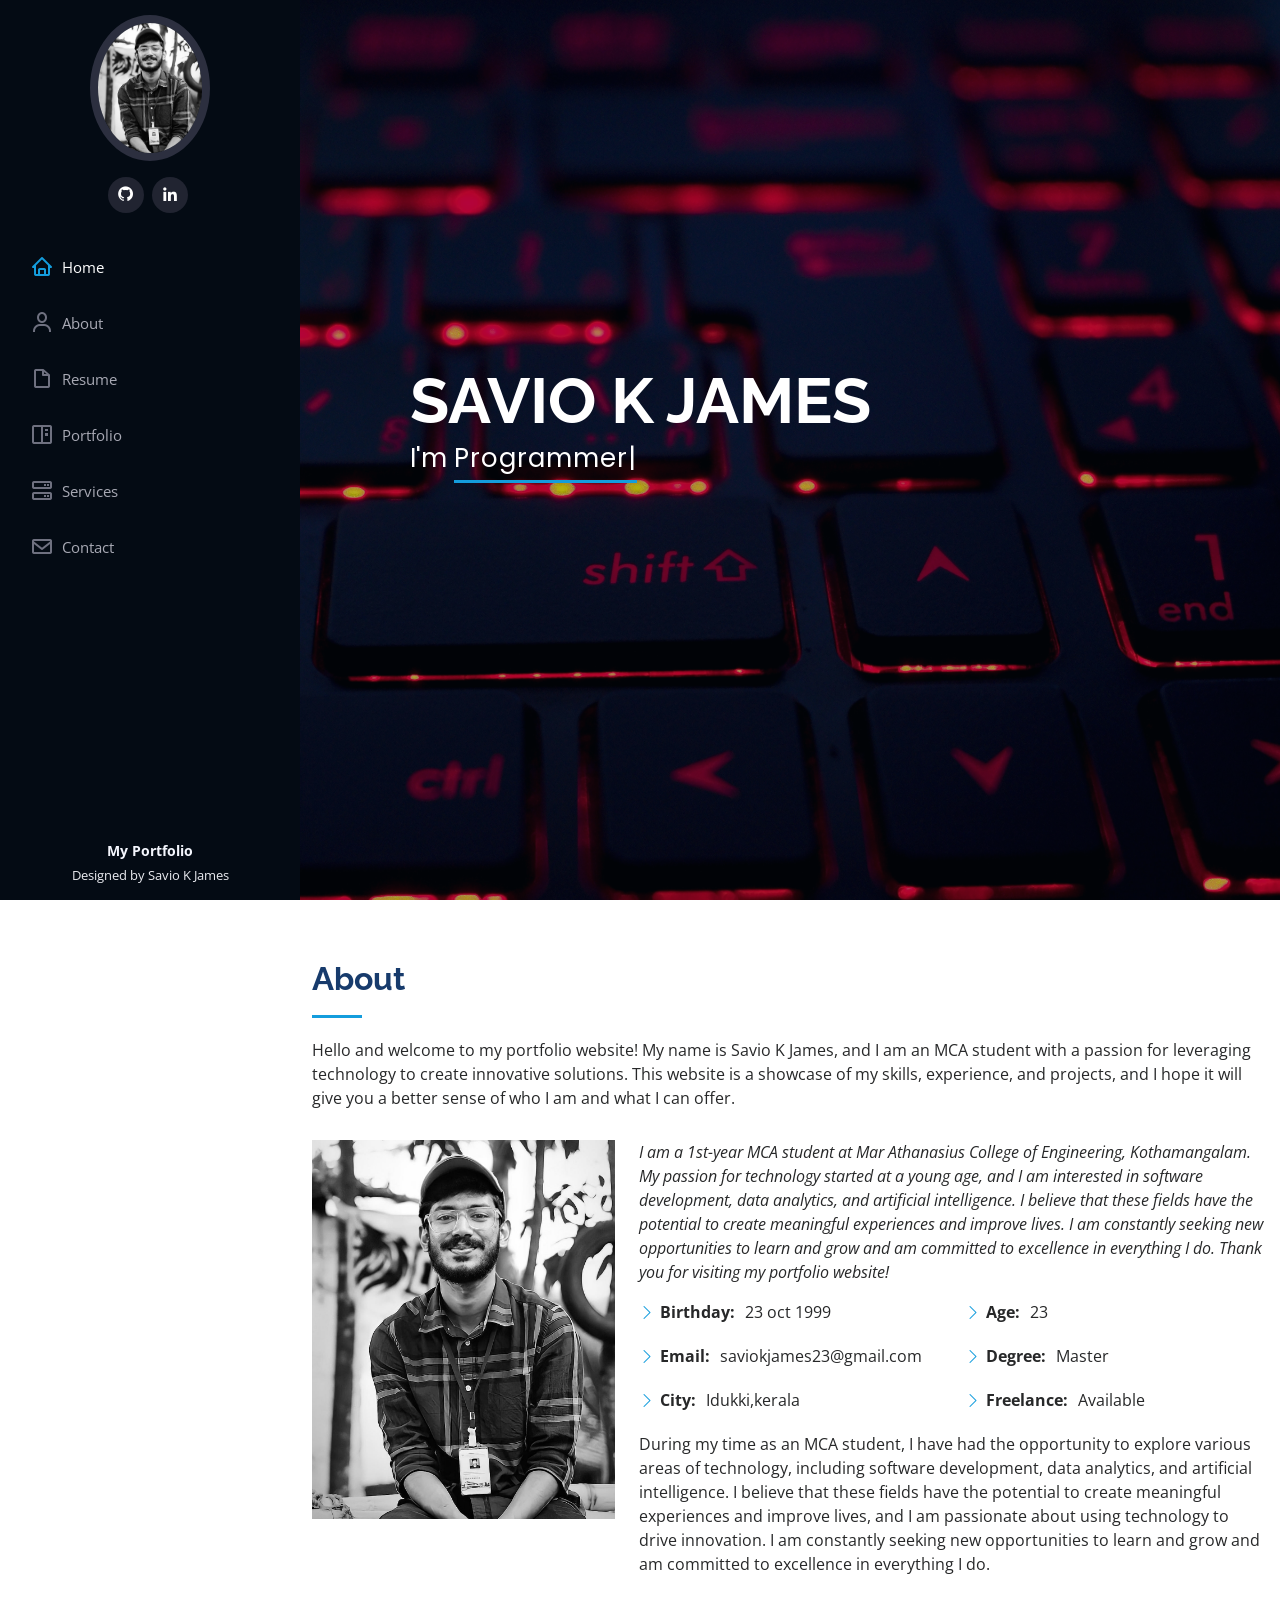
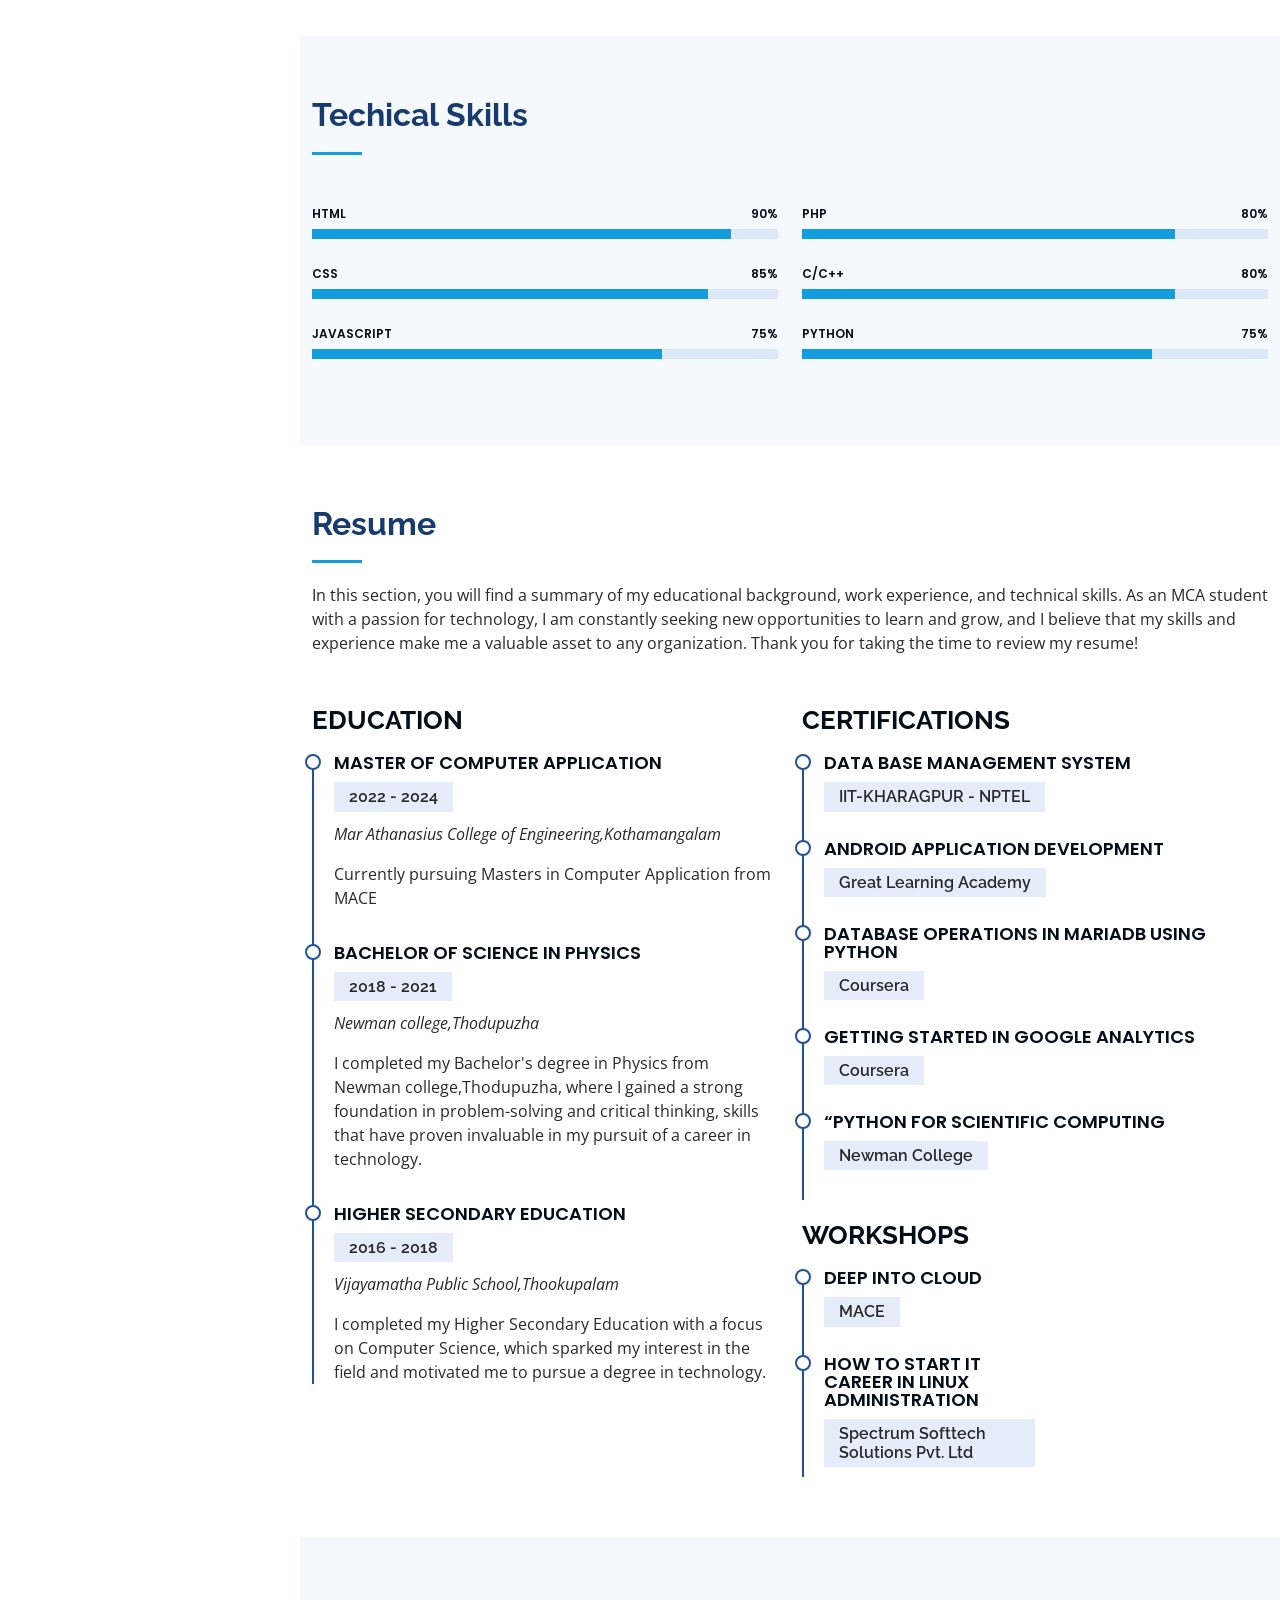
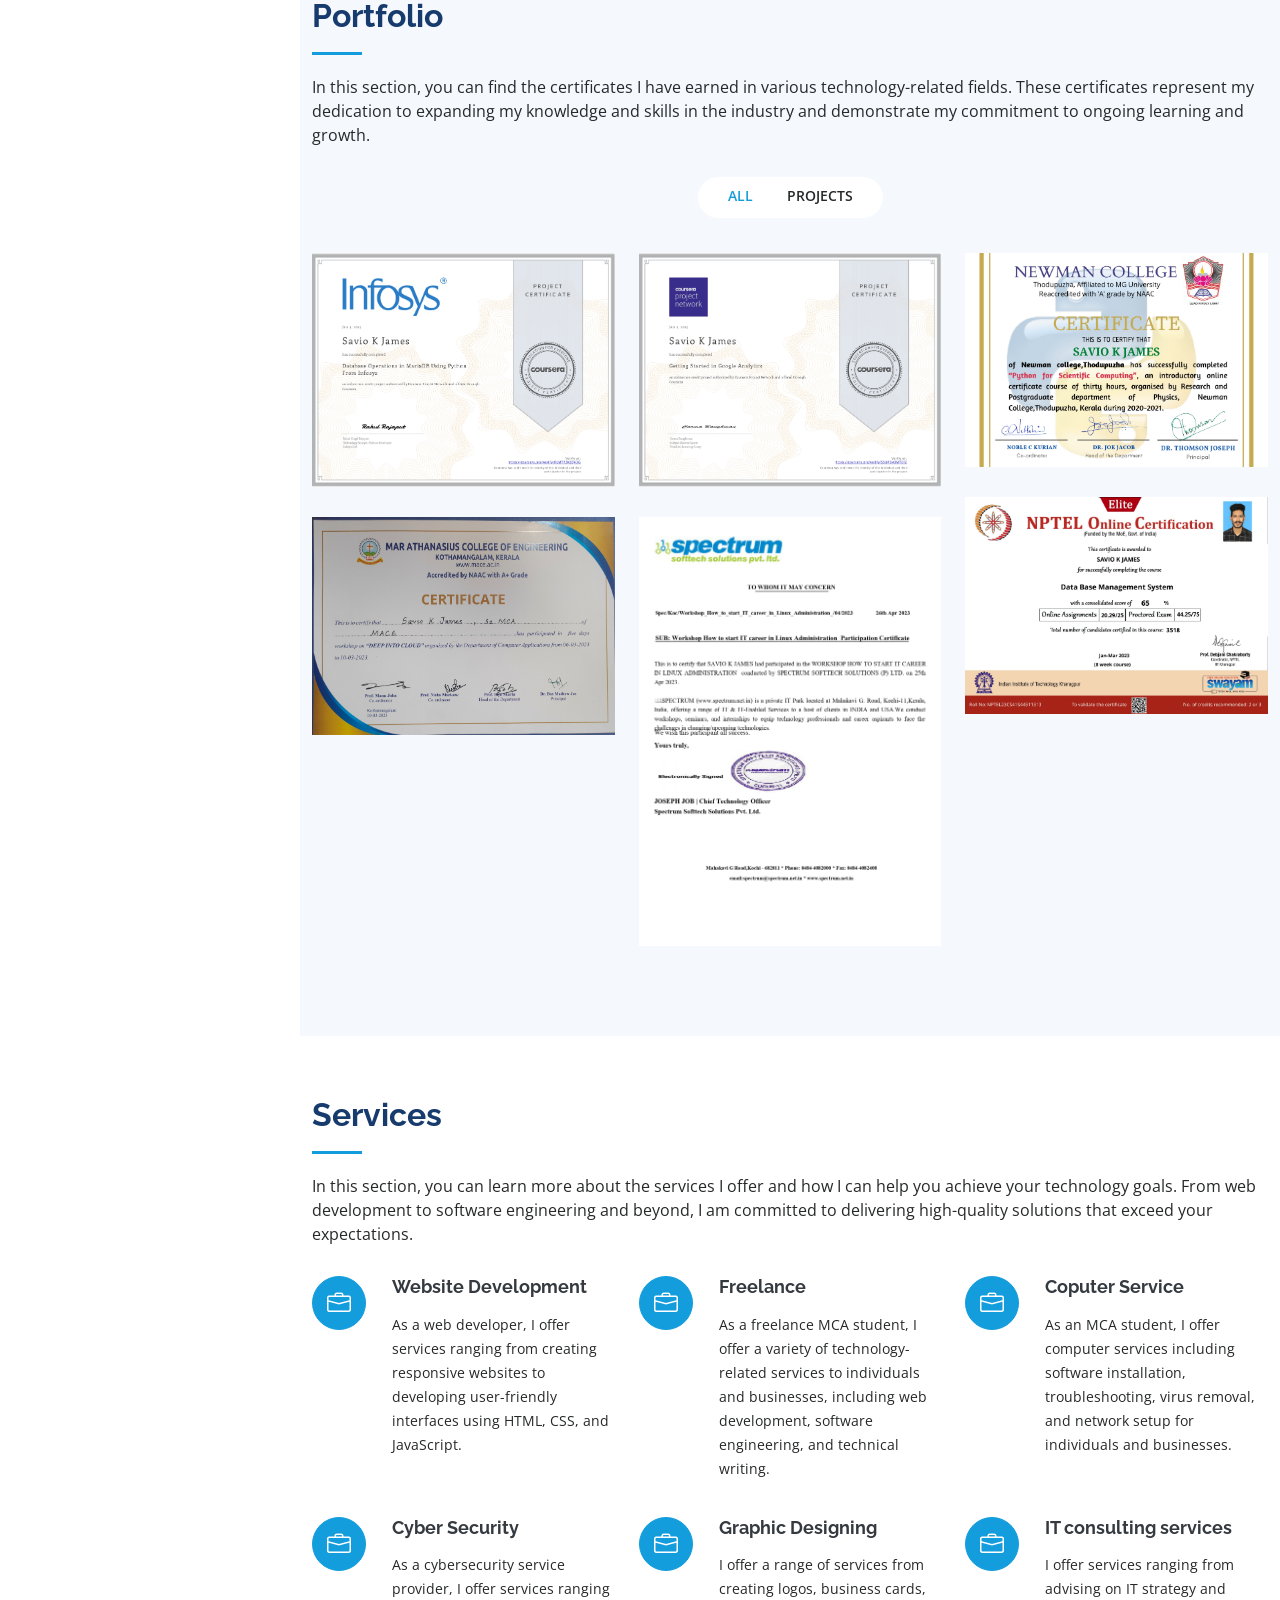
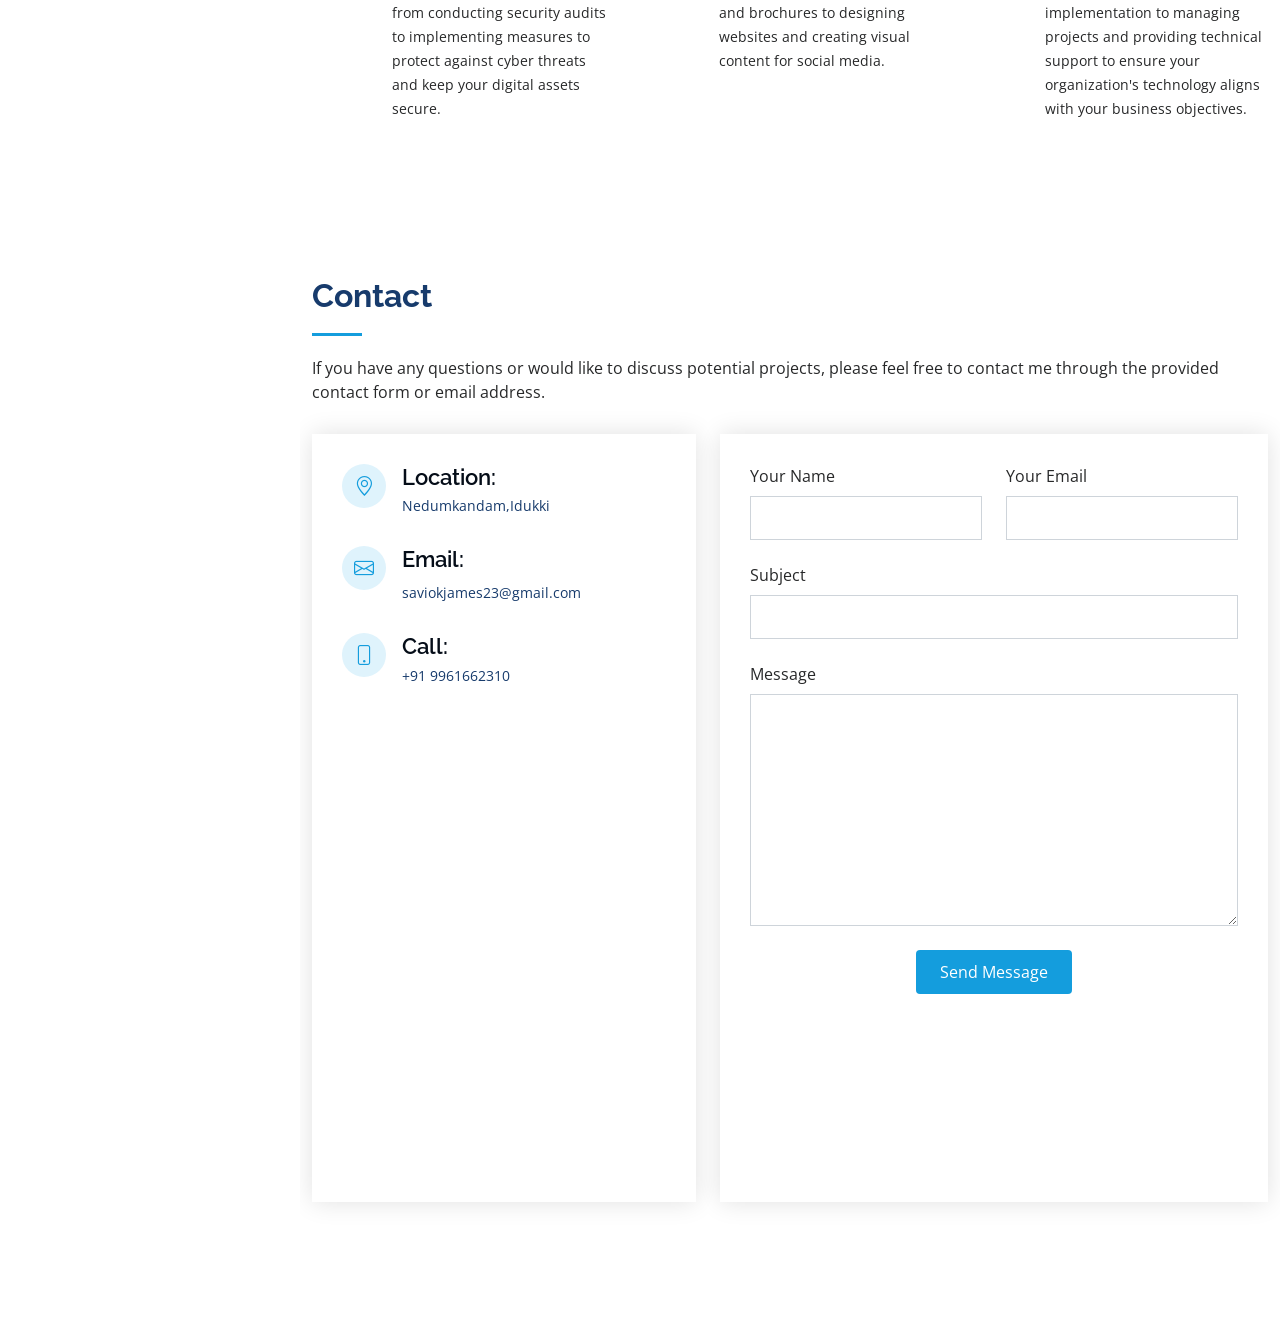
==== index.html @ a59fd93f "Add files via upload initial commit" ====
<!DOCTYPE html>
<html lang="en">

<head>
  <meta charset="utf-8">
  <meta content="width=device-width, initial-scale=1.0" name="viewport">

  <title> My Portfolio</title>
  <meta content="" name="description">
  <meta content="" name="keywords">

  <!-- Favicons -->
  <link href="assets/img/favicon.png" rel="icon">
  <link href="assets/img/apple-touch-icon.png" rel="apple-touch-icon">

  <!-- Google Fonts -->
  <link href="https://fonts.googleapis.com/css?family=Open+Sans:300,300i,400,400i,600,600i,700,700i|Raleway:300,300i,400,400i,500,500i,600,600i,700,700i|Poppins:300,300i,400,400i,500,500i,600,600i,700,700i" rel="stylesheet">

  <!-- Vendor CSS Files -->
  <link href="assets/vendor/aos/aos.css" rel="stylesheet">
  <link href="assets/vendor/bootstrap/css/bootstrap.min.css" rel="stylesheet">
  <link href="assets/vendor/bootstrap-icons/bootstrap-icons.css" rel="stylesheet">
  <link href="assets/vendor/boxicons/css/boxicons.min.css" rel="stylesheet">
  <link href="assets/vendor/glightbox/css/glightbox.min.css" rel="stylesheet">
  <link href="assets/vendor/swiper/swiper-bundle.min.css" rel="stylesheet">

  <!-- Template Main CSS File -->
  <link href="assets/css/style.css" rel="stylesheet">

 
</head>

<body>

  <!-- ======= Mobile nav toggle button ======= -->
  <i class="bi bi-list mobile-nav-toggle d-xl-none"></i>

  <!-- ======= Header ======= -->
  <header id="header">
    <div class="d-flex flex-column">

      <div class="profile">
        <img src="assets/img/profile-img.jpg" alt="" class="img-fluid rounded-circle">
        <h1 class="text-light"><a href="index.html"SAVIO K JAMES ></a></h1>
        <div class="social-links mt-3 text-center">
          <a href="https://github.com/Saviokjames" class="github"><i class="bx bxl-github"></i></a>
          <a href="https://www.linkedin.com/in/savio-k-james-48629121b/" class="linkedin"><i class="bx bxl-linkedin"></i></a>
        </div>
      </div>

      <nav id="navbar" class="nav-menu navbar">
        <ul>
          <li><a href="#hero" class="nav-link scrollto active"><i class="bx bx-home"></i> <span>Home</span></a></li>
          <li><a href="#about" class="nav-link scrollto"><i class="bx bx-user"></i> <span>About</span></a></li>
          <li><a href="#resume" class="nav-link scrollto"><i class="bx bx-file-blank"></i> <span>Resume</span></a></li>
          <li><a href="#portfolio" class="nav-link scrollto"><i class="bx bx-book-content"></i> <span>Portfolio</span></a></li>
          <li><a href="#services" class="nav-link scrollto"><i class="bx bx-server"></i> <span>Services</span></a></li>
          <li><a href="#contact" class="nav-link scrollto"><i class="bx bx-envelope"></i> <span>Contact</span></a></li>
        </ul>
      </nav><!-- .nav-menu -->
    </div>
  </header><!-- End Header -->

  <!-- ======= Hero Section ======= -->
  <section id="hero" class="d-flex flex-column justify-content-center align-items-center">
    <div class="hero-container" data-aos="fade-in">
      <h1>SAVIO K JAMES</h1>
      <p>I'm <span class="typed" data-typed-items="Programmer, Developer, Freelancer"></span></p>
    </div>
  </section><!-- End Hero -->

  <main id="main">

    <!-- ======= About Section ======= -->
    <section id="about" class="about">
      <div class="container">

        <div class="section-title">
          <h2>About</h2>
          <p> Hello and welcome to my portfolio website! My name is Savio K James, and I am an MCA student with a passion for leveraging technology to create innovative solutions. This website is a showcase of my skills, experience, and projects, and I hope it will give you a better sense of who I am and what I can offer.</p>
        </div>

        <div class="row">
          <div class="col-lg-4" data-aos="fade-right">
            <img src="assets/img/profile-img.jpg" class="img-fluid" alt="">
          </div>
          <div class="col-lg-8 pt-4 pt-lg-0 content" data-aos="fade-left">
            
            <p class="fst-italic">
              I am a 1st-year MCA student at Mar Athanasius College of Engineering, Kothamangalam. My passion for technology started at a young age, and I am interested in software development, data analytics, and artificial intelligence. I believe that these fields have the potential to create meaningful experiences and improve lives. I am constantly seeking new opportunities to learn and grow and am committed to excellence in everything I do. Thank you for visiting my portfolio website!
            </p>
            <div class="row">
              <div class="col-lg-6">
                <ul>
                  <li><i class="bi bi-chevron-right"></i> <strong>Birthday:</strong> <span>23 oct 1999</span></li>
                  <li><i class="bi bi-chevron-right"></i> <strong>Email:</strong> <span>saviokjames23@gmail.com</span></li>
                  <li><i class="bi bi-chevron-right"></i> <strong>City:</strong> <span>Idukki,kerala</span></li>
                </ul>
              </div>
              <div class="col-lg-6">
                <ul>
                  <li><i class="bi bi-chevron-right"></i> <strong>Age:</strong> <span>23</span></li>
                  <li><i class="bi bi-chevron-right"></i> <strong>Degree:</strong> <span>Master</span></li>
                  <li><i class="bi bi-chevron-right"></i> <strong>Freelance:</strong> <span>Available</span></li>
                </ul>
              </div>
            </div>
            <p>
              During my time as an MCA student, I have had the opportunity to explore various areas of technology, including software development, data analytics, and artificial intelligence. I believe that these fields have the potential to create meaningful experiences and improve lives, and I am passionate about using technology to drive innovation. I am constantly seeking new opportunities to learn and grow and am committed to excellence in everything I do.</p>
          </div>
        </div>

      </div>
    </section><!-- End About Section -->



    <!-- ======= Skills Section ======= -->
    <section id="skills" class="skills section-bg">
      <div class="container">

        <div class="section-title">
          <h2>Techical Skills</h2>
          
        </div>

        <div class="row skills-content">

          <div class="col-lg-6" data-aos="fade-up">

            <div class="progress">
              <span class="skill">HTML <i class="val">90%</i></span>
              <div class="progress-bar-wrap">
                <div class="progress-bar" role="progressbar" aria-valuenow="90" aria-valuemin="0" aria-valuemax="90"></div>
              </div>
            </div>

            <div class="progress">
              <span class="skill">CSS <i class="val">85%</i></span>
              <div class="progress-bar-wrap">
                <div class="progress-bar" role="progressbar" aria-valuenow="85" aria-valuemin="0" aria-valuemax="85"></div>
              </div>
            </div>

            <div class="progress">
              <span class="skill">JavaScript <i class="val">75%</i></span>
              <div class="progress-bar-wrap">
                <div class="progress-bar" role="progressbar" aria-valuenow="75" aria-valuemin="0" aria-valuemax="100"></div>
              </div>
            </div>

          </div>

          <div class="col-lg-6" data-aos="fade-up" data-aos-delay="100">

            <div class="progress">
              <span class="skill">PHP <i class="val">80%</i></span>
              <div class="progress-bar-wrap">
                <div class="progress-bar" role="progressbar" aria-valuenow="80" aria-valuemin="0" aria-valuemax="100"></div>
              </div>
            </div>

            <div class="progress">
              <span class="skill">C/C++ <i class="val">80%</i></span>
              <div class="progress-bar-wrap">
                <div class="progress-bar" role="progressbar" aria-valuenow="80" aria-valuemin="0" aria-valuemax="100"></div>
              </div>
            </div>

            <div class="progress">
              <span class="skill">Python<i class="val">75%</i></span>
              <div class="progress-bar-wrap">
                <div class="progress-bar" role="progressbar" aria-valuenow="75" aria-valuemin="0" aria-valuemax="100"></div>
              
                
                </div>
            </div>

          </div>

        </div>

      </div>
    </section><!-- End Skills Section -->

    <!-- ======= Resume Section ======= -->
    <section id="resume" class="resume">
      <div class="container">

        <div class="section-title">
          <h2>Resume</h2>
          <p>In this section, you will find a summary of my educational background, work experience, and technical skills. As an MCA student with a passion for technology, I am constantly seeking new opportunities to learn and grow, and I believe that my skills and experience make me a valuable asset to any organization. Thank you for taking the time to review my resume!</p>
        </div>

        <div class="row">
          <div class="col-lg-6" data-aos="fade-up">
            
            <h3 class="resume-title">EDUCATION</h3>
            <div class="resume-item">
              <h4>MASTER OF COMPUTER APPLICATION</h4>
              <h5>2022 - 2024</h5>
              <p><em>Mar Athanasius College of Engineering,Kothamangalam</em></p>
              <p>Currently pursuing Masters in Computer Application from MACE</p>
            </div>
            <div class="resume-item">
              <h4>BACHELOR OF SCIENCE IN PHYSICS</h4>
              <h5>2018 - 2021</h5>
              <p><em>Newman college,Thodupuzha</em></p>
              <p>I completed my Bachelor's degree in Physics from Newman college,Thodupuzha, where I gained a strong foundation in problem-solving and critical thinking, skills that have proven invaluable in my pursuit of a career in technology.</p>
            </div>
            <div class="resume-item">
              <h4>HIGHER SECONDARY EDUCATION</h4>
              <h5>2016 - 2018</h5>
              <p><em>Vijayamatha Public School,Thookupalam</em></p>
              <p>I completed my Higher Secondary Education with a focus on Computer Science, which sparked my interest in the field and motivated me to pursue a degree in technology.</p>
            </div>
          </div>
          <div class="col-lg-6" data-aos="fade-up" data-aos-delay="100">
            <h3 class="resume-title">CERTIFICATIONS</h3>
            <div class="resume-item">
              <h4>Data Base Management System</h4>
              <h5>IIT-KHARAGPUR - NPTEL</h5>
             
            </div>
            <div class="resume-item">
              <h4>Android Application Development</h4>
              <h5>Great Learning Academy</h5>
            </div>
            <div class="resume-item">
              <h4>Database Operations in MariaDB Using Python</h4>
              <h5>Coursera</h5>
            </div>
                 <div class="resume-item">
                <h4>Getting Started in Google Analytics</h4>
                <h5>Coursera</h5>
              </div>
              <div class="resume-item">
                <h4>“Python for Scientific Computing</h4>
                <h5>Newman College</h5>
              </div>
            
              <div class="col-lg-6" data-aos="fade-up" data-aos-delay="100">
                <h3 class="resume-title">WORKSHOPS</h3>
                <div class="resume-item">
                  <h4>Deep Into Cloud</h4>
                  <h5>MACE</h5>
                  </div>
                  <div class="resume-item">
                    <h4>How to start IT career in Linux Administration</h4>
                    <h5>Spectrum Softtech Solutions Pvt. Ltd</h5>
                    </div>
          </div>
        </div>

      </div>
    </section><!-- End Resume Section -->

    <!-- ======= Portfolio Section ======= -->
    <section id="portfolio" class="portfolio section-bg">
      <div class="container">

        <div class="section-title">
          <h2>Portfolio</h2>
          <p>In this section, you can find the certificates I have earned in various technology-related fields. These certificates represent my dedication to expanding my knowledge and skills in the industry and demonstrate my commitment to ongoing learning and growth.</p>
        </div>

        <div class="row" data-aos="fade-up">
          <div class="col-lg-12 d-flex justify-content-center">
            <ul id="portfolio-flters">
              <li data-filter="*" class="filter-active">All</li>
              <li data-filter=".filter-app">PROJECTS</li>
             
            </ul>
          </div>
        </div>

        <div class="row portfolio-container" data-aos="fade-up" data-aos-delay="100">

          <div class="col-lg-4 col-md-6 portfolio-item filter-app">
            <div class="portfolio-wrap">
              <img src="assets/img/portfolio/portfolio-1.jpg" class="img-fluid" alt="">
              <div class="portfolio-links">
                <a href="assets/img/portfolio/portfolio-1.jpg" data-gallery="portfolioGallery" class="portfolio-lightbox" title="App 1"><i class="bx bx-plus"></i></a>
                <a href="portfolio-details.html" title="More Details"><i class="bx bx-link"></i></a>
              </div>
            </div>
          </div>

          <div class="col-lg-4 col-md-6 portfolio-item filter-web">
            <div class="portfolio-wrap">
              <img src="assets/img/portfolio/portfolio-2.jpg" class="img-fluid" alt="">
              <div class="portfolio-links">
                <a href="assets/img/portfolio/portfolio-2.jpg" data-gallery="portfolioGallery" class="portfolio-lightbox" title="Web 3"><i class="bx bx-plus"></i></a>
                <a href="portfolio-details.html" title="More Details"><i class="bx bx-link"></i></a>
              </div>
            </div>
          </div>

          <div class="col-lg-4 col-md-6 portfolio-item filter-app">
            <div class="portfolio-wrap">
              <img src="assets/img/portfolio/portfolio-3.jpg" class="img-fluid" alt="">
              <div class="portfolio-links">
                <a href="assets/img/portfolio/portfolio-3.jpg" data-gallery="portfolioGallery" class="portfolio-lightbox" title="App 2"><i class="bx bx-plus"></i></a>
                <a href="portfolio-details.html" title="More Details"><i class="bx bx-link"></i></a>
              </div>
            </div>
          </div>

          <div class="col-lg-4 col-md-6 portfolio-item filter-card">
            <div class="portfolio-wrap">
              <img src="assets/img/portfolio/portfolio-4.jpg" class="img-fluid" alt="">
              <div class="portfolio-links">
                <a href="assets/img/portfolio/portfolio-4.jpg" data-gallery="portfolioGallery" class="portfolio-lightbox" title="Card 2"><i class="bx bx-plus"></i></a>
                <a href="portfolio-details.html" title="More Details"><i class="bx bx-link"></i></a>
              </div>
            </div>
          </div>

          <div class="col-lg-4 col-md-6 portfolio-item filter-web">
            <div class="portfolio-wrap">
              <img src="assets/img/portfolio/portfolio-5.jpg" class="img-fluid" alt="">
              <div class="portfolio-links">
                <a href="assets/img/portfolio/portfolio-5.jpg" data-gallery="portfolioGallery" class="portfolio-lightbox" title="Web 2"><i class="bx bx-plus"></i></a>
                <a href="portfolio-details.html" title="More Details"><i class="bx bx-link"></i></a>
              </div>
            </div>
          </div>

          <div class="col-lg-4 col-md-6 portfolio-item filter-app">
            <div class="portfolio-wrap">
              <img src="assets/img/portfolio/portfolio-6.jpg" class="img-fluid" alt="">
              <div class="portfolio-links">
                <a href="assets/img/portfolio/portfolio-6.jpg" data-gallery="portfolioGallery" class="portfolio-lightbox" title="App 3"><i class="bx bx-plus"></i></a>
                <a href="portfolio-details.html" title="More Details"><i class="bx bx-link"></i></a>
              </div>
            </div>
          </div>

          <div class="col-lg-4 col-md-6 portfolio-item filter-card">
            <div class="portfolio-wrap">
              <img src="assets/img/portfolio/portfolio-7.jpg" class="img-fluid" alt="">
              <div class="portfolio-links">
                <a href="assets/img/portfolio/portfolio-7.jpg" data-gallery="portfolioGallery" class="portfolio-lightbox" title="Card 1"><i class="bx bx-plus"></i></a>
                <a href="portfolio-details.html" title="More Details"><i class="bx bx-link"></i></a>
              </div>
            </div>
          </div>

          <div class="col-lg-4 col-md-6 portfolio-item filter-card">
            <div class="portfolio-wrap">
              <img src="assets/img/portfolio/portfolio-8.jpg" class="img-fluid" alt="">
              <div class="portfolio-links">
                <a href="assets/img/portfolio/portfolio-8.jpg" data-gallery="portfolioGallery" class="portfolio-lightbox" title="Card 3"><i class="bx bx-plus"></i></a>
                <a href="portfolio-details.html" title="More Details"><i class="bx bx-link"></i></a>
              </div>
            </div>
          </div>

          <div class="col-lg-4 col-md-6 portfolio-item filter-web">
            <div class="portfolio-wrap">
              <img src="assets/img/portfolio/portfolio-9.jpg" class="img-fluid" alt="">
              <div class="portfolio-links">
                <a href="assets/img/portfolio/portfolio-9.jpg" data-gallery="portfolioGallery" class="portfolio-lightbox" title="Web 3"><i class="bx bx-plus"></i></a>
                <a href="portfolio-details.html" title="More Details"><i class="bx bx-link"></i></a>
              </div>
            </div>
          </div>

        </div>

      </div>
    </section><!-- End Portfolio Section -->

    <!-- ======= Services Section ======= -->
    <section id="services" class="services">
      <div class="container">

        <div class="section-title">
          <h2>Services</h2>
          <p>In this section, you can learn more about the services I offer and how I can help you achieve your technology goals. From web development to software engineering and beyond, I am committed to delivering high-quality solutions that exceed your expectations.</p>
        </div>

        <div class="row">
          <div class="col-lg-4 col-md-6 icon-box" data-aos="fade-up">
            <div class="icon"><i class="bi bi-briefcase"></i></div>
            <h4 class="title"><a href="">Website Development</a></h4>
            <p class="description">As a web developer, I offer services ranging from creating responsive websites to developing user-friendly interfaces using HTML, CSS, and JavaScript.</p>
          </div>
          <div class="col-lg-4 col-md-6 icon-box" data-aos="fade-up" data-aos-delay="100">
            <div class="icon"><i class="bi bi-briefcase"></i></div>
            <h4 class="title"><a href="">Freelance</a></h4>
            <p class="description">As a freelance MCA student, I offer a variety of technology-related services to individuals and businesses, including web development, software engineering, and technical writing.</p>
          </div>
          <div class="col-lg-4 col-md-6 icon-box" data-aos="fade-up" data-aos-delay="200">
            <div class="icon"><i class="bi bi-briefcase"></i></div>
            <h4 class="title"><a href="">Coputer Service</a></h4>
            <p class="description">As an MCA student, I offer computer services including software installation, troubleshooting, virus removal, and network setup for individuals and businesses.</p>
          </div>
          <div class="col-lg-4 col-md-6 icon-box" data-aos="fade-up" data-aos-delay="300">
            <div class="icon"><i class="bi bi-briefcase"></i></div>
            <h4 class="title"><a href="">Cyber Security</a></h4>
            <p class="description">As a cybersecurity service provider, I offer services ranging from conducting security audits to implementing measures to protect against cyber threats and keep your digital assets secure.</p>
          </div>
          <div class="col-lg-4 col-md-6 icon-box" data-aos="fade-up" data-aos-delay="400">
            <div class="icon"><i class="bi bi-briefcase"></i></div>
            <h4 class="title"><a href="">Graphic Designing</a></h4>
            <p class="description">I offer a range of services from creating logos, business cards, and brochures to designing websites and creating visual content for social media.</p>
          </div>
          <div class="col-lg-4 col-md-6 icon-box" data-aos="fade-up" data-aos-delay="500">
            <div class="icon"><i class="bi bi-briefcase"></i></div>
            <h4 class="title"><a href="">IT consulting services</a></h4>
            <p class="description">I offer services ranging from advising on IT strategy and implementation to managing projects and providing technical support to ensure your organization's technology aligns with your business objectives.</p>
          </div>
        </div>

      </div>
    </section><!-- End Services Section -->

  

    <!-- ======= Contact Section ======= -->
    <section id="contact" class="contact">
      <div class="container">

        <div class="section-title">
          <h2>Contact</h2>
          <p>If you have any questions or would like to discuss potential projects, please feel free to contact me through the provided contact form or email address.</p>
        </div>

        <div class="row" data-aos="fade-in">

          <div class="col-lg-5 d-flex align-items-stretch">
            <div class="info">
              <div class="address">
                <i class="bi bi-geo-alt"></i>
                <h4>Location:</h4>
                <p>Nedumkandam,Idukki</p>
              </div>

              <div class="email">
                <i class="bi bi-envelope"></i>
                <h4>Email:</h4>
                <p>saviokjames23@gmail.com</p>
              </div>

              <div class="phone">
                <i class="bi bi-phone"></i>
                <h4>Call:</h4>
                <p>+91 9961662310</p>
              </div>
              <iframe src="https://www.google.com/maps/embed?pb=!1m18!1m12!1m3!1d31449.320165464265!2d77.13261323690722!3d9.836503984593614!2m3!1f0!2f0!3f0!3m2!1i1024!2i768!4f13.1!3m3!1m2!1s0x3b07a7d652aa57b5%3A0x54f328bc3a6a742f!2sNedumkandam%2C%20Kerala!5e0!3m2!1sen!2sin!4v1683282516778!5m2!1sen!2sin" width="600" height="450" style="border:0;" allowfullscreen="" loading="lazy" referrerpolicy="no-referrer-when-downgrade"></iframe>
              
            </div>

          </div>

          <div class="col-lg-7 mt-5 mt-lg-0 d-flex align-items-stretch">
            <form action="forms/contact.php" method="post" role="form" class="php-email-form">
              <div class="row">
                <div class="form-group col-md-6">
                  <label for="name">Your Name</label>
                  <input type="text" name="name" class="form-control" id="name" required>
                </div>
                <div class="form-group col-md-6">
                  <label for="name">Your Email</label>
                  <input type="email" class="form-control" name="email" id="email" required>
                </div>
              </div>
              <div class="form-group">
                <label for="name">Subject</label>
                <input type="text" class="form-control" name="subject" id="subject" required>
              </div>
              <div class="form-group">
                <label for="name">Message</label>
                <textarea class="form-control" name="message" rows="10" required></textarea>
              </div>
              <div class="my-3">
                <div class="loading">Loading</div>
                <div class="error-message"></div>
                <div class="sent-message">Your message has been sent. Thank you!</div>
              </div>
              <div class="text-center"><button type="submit">Send Message</button></div>
            </form>
          </div>

        </div>

      </div>
    </section><!-- End Contact Section -->

  </main><!-- End #main -->

  <!-- ======= Footer ======= -->
  <footer id="footer">
    <div class="container">
      <div class="copyright">
         <strong><span>My Portfolio</span></strong>
      </div>
      <div class="credits">
       
        Designed by Savio K James
      </div>
    </div>
  </footer><!-- End  Footer -->

  <a href="#" class="back-to-top d-flex align-items-center justify-content-center"><i class="bi bi-arrow-up-short"></i></a>

  <!-- Vendor JS Files -->
  <script src="assets/vendor/purecounter/purecounter_vanilla.js"></script>
  <script src="assets/vendor/aos/aos.js"></script>
  <script src="assets/vendor/bootstrap/js/bootstrap.bundle.min.js"></script>
  <script src="assets/vendor/glightbox/js/glightbox.min.js"></script>
  <script src="assets/vendor/isotope-layout/isotope.pkgd.min.js"></script>
  <script src="assets/vendor/swiper/swiper-bundle.min.js"></script>
  <script src="assets/vendor/typed.js/typed.min.js"></script>
  <script src="assets/vendor/waypoints/noframework.waypoints.js"></script>
  <script src="assets/vendor/php-email-form/validate.js"></script>

  <!-- Template Main JS File -->
  <script src="assets/js/main.js"></script>

</body>

</html>
---- assets/css/style.css ----
body {
  font-family: "Open Sans", sans-serif;
  color: #272829;
}

a {
  color: #149ddd;
  text-decoration: none;
}

a:hover {
  color: #37b3ed;
  text-decoration: none;
}

h1,
h2,
h3,
h4,
h5,
h6 {
  font-family: "Raleway", sans-serif;
}

/*--------------------------------------------------------------
# Back to top button
--------------------------------------------------------------*/
.back-to-top {
  position: fixed;
  visibility: hidden;
  opacity: 0;
  right: 15px;
  bottom: 15px;
  z-index: 996;
  background: #149ddd;
  width: 40px;
  height: 40px;
  border-radius: 50px;
  transition: all 0.4s;
}

.back-to-top i {
  font-size: 28px;
  color: #fff;
  line-height: 0;
}

.back-to-top:hover {
  background: #2eafec;
  color: #fff;
}

.back-to-top.active {
  visibility: visible;
  opacity: 1;
}

/*--------------------------------------------------------------
# Header
--------------------------------------------------------------*/
#header {
  position: fixed;
  top: 0;
  left: 0;
  bottom: 0;
  width: 300px;
  transition: all ease-in-out 0.5s;
  z-index: 9997;
  transition: all 0.5s;
  padding: 0 15px;
  background: #040b14;
  overflow-y: auto;
}

#header .profile img {
  margin: 15px auto;
  display: block;
  width: 120px;
  border: 8px solid #2c2f3f;
}

#header .profile h1 {
  font-size: 24px;
  margin: 0;
  padding: 0;
  font-weight: 600;
  -moz-text-align-last: center;
  text-align-last: center;
  font-family: "Poppins", sans-serif;
}

#header .profile h1 a,
#header .profile h1 a:hover {
  color: #fff;
  text-decoration: none;
}

#header .profile .social-links a {
  font-size: 18px;
  display: inline-block;
  background: #212431;
  color: #fff;
  line-height: 1;
  padding: 8px 0;
  margin-right: 4px;
  border-radius: 50%;
  text-align: center;
  width: 36px;
  height: 36px;
  transition: 0.3s;
}

#header .profile .social-links a:hover {
  background: #149ddd;
  color: #fff;
  text-decoration: none;
}

#main {
  margin-left: 300px;
}

@media (max-width: 1199px) {
  #header {
    left: -300px;
  }

  #main {
    margin-left: 0;
  }
}

/*--------------------------------------------------------------
# Navigation Menu
--------------------------------------------------------------*/
/* Desktop Navigation */
.nav-menu {
  padding: 30px 0 0 0;
}

.nav-menu * {
  margin: 0;
  padding: 0;
  list-style: none;
}

.nav-menu>ul>li {
  position: relative;
  white-space: nowrap;
}

.nav-menu a,
.nav-menu a:focus {
  display: flex;
  align-items: center;
  color: #a8a9b4;
  padding: 12px 15px;
  margin-bottom: 8px;
  transition: 0.3s;
  font-size: 15px;
}

.nav-menu a i,
.nav-menu a:focus i {
  font-size: 24px;
  padding-right: 8px;
  color: #6f7180;
}

.nav-menu a:hover,
.nav-menu .active,
.nav-menu .active:focus,
.nav-menu li:hover>a {
  text-decoration: none;
  color: #fff;
}

.nav-menu a:hover i,
.nav-menu .active i,
.nav-menu .active:focus i,
.nav-menu li:hover>a i {
  color: #149ddd;
}

/* Mobile Navigation */
.mobile-nav-toggle {
  position: fixed;
  right: 15px;
  top: 15px;
  z-index: 9998;
  border: 0;
  font-size: 24px;
  transition: all 0.4s;
  outline: none !important;
  background-color: #149ddd;
  color: #fff;
  width: 40px;
  height: 40px;
  display: inline-flex;
  align-items: center;
  justify-content: center;
  line-height: 0;
  border-radius: 50px;
  cursor: pointer;
}

.mobile-nav-active {
  overflow: hidden;
}

.mobile-nav-active #header {
  left: 0;
}

/*--------------------------------------------------------------
# Hero Section
--------------------------------------------------------------*/
#hero {
  width: 100%;
  height: 100vh;
  background: url("../img/hero-bg.jpg") top center;
  background-size: cover;
}

#hero:before {
  content: "";
  background: rgba(5, 13, 24, 0.3);
  position: absolute;
  bottom: 0;
  top: 0;
  left: 0;
  right: 0;
  z-index: 1;
}

#hero .hero-container {
  position: relative;
  z-index: 2;
  min-width: 300px;
}

#hero h1 {
  margin: 0 0 10px 0;
  font-size: 64px;
  font-weight: 700;
  line-height: 56px;
  color: #fff;
}

#hero p {
  color: #fff;
  margin-bottom: 50px;
  font-size: 26px;
  font-family: "Poppins", sans-serif;
}

#hero p span {
  color: #fff;
  padding-bottom: 4px;
  letter-spacing: 1px;
  border-bottom: 3px solid #149ddd;
}

@media (min-width: 1024px) {
  #hero {
    background-attachment: fixed;
  }
}

@media (max-width: 768px) {
  #hero h1 {
    font-size: 28px;
    line-height: 36px;
  }

  #hero h2 {
    font-size: 18px;
    line-height: 24px;
    margin-bottom: 30px;
  }
}

/*--------------------------------------------------------------
# Sections General
--------------------------------------------------------------*/
section {
  padding: 60px 0;
  overflow: hidden;
}

.section-bg {
  background: #f5f8fd;
}

.section-title {
  padding-bottom: 30px;
}

.section-title h2 {
  font-size: 32px;
  font-weight: bold;
  margin-bottom: 20px;
  padding-bottom: 20px;
  position: relative;
  color: #173b6c;
}

.section-title h2::after {
  content: "";
  position: absolute;
  display: block;
  width: 50px;
  height: 3px;
  background: #149ddd;
  bottom: 0;
  left: 0;
}

.section-title p {
  margin-bottom: 0;
}

/*--------------------------------------------------------------
# About
--------------------------------------------------------------*/
.about .content h3 {
  font-weight: 700;
  font-size: 26px;
  color: #173b6c;
}

.about .content ul {
  list-style: none;
  padding: 0;
}

.about .content ul li {
  margin-bottom: 20px;
  display: flex;
  align-items: center;
}

.about .content ul strong {
  margin-right: 10px;
}

.about .content ul i {
  font-size: 16px;
  margin-right: 5px;
  color: #149ddd;
  line-height: 0;
}

.about .content p:last-child {
  margin-bottom: 0;
}

/*--------------------------------------------------------------
# Facts
--------------------------------------------------------------*/
.facts {
  padding-bottom: 30px;
}

.facts .count-box {
  padding: 30px;
  width: 100%;
}

.facts .count-box i {
  display: block;
  font-size: 44px;
  color: #149ddd;
  float: left;
  line-height: 0;
}

.facts .count-box span {
  font-size: 48px;
  line-height: 40px;
  display: block;
  font-weight: 700;
  color: #050d18;
  margin-left: 60px;
}

.facts .count-box p {
  padding: 15px 0 0 0;
  margin: 0 0 0 60px;
  font-family: "Raleway", sans-serif;
  font-size: 14px;
  color: #122f57;
}

.facts .count-box a {
  font-weight: 600;
  display: block;
  margin-top: 20px;
  color: #122f57;
  font-size: 15px;
  font-family: "Poppins", sans-serif;
  transition: ease-in-out 0.3s;
}

.facts .count-box a:hover {
  color: #1f5297;
}

/*--------------------------------------------------------------
# Akills
--------------------------------------------------------------*/
.skills .progress {
  height: 60px;
  display: block;
  background: none;
  border-radius: 0;
}

.skills .progress .skill {
  padding: 0;
  margin: 0 0 6px 0;
  text-transform: uppercase;
  display: block;
  font-weight: 600;
  font-family: "Poppins", sans-serif;
  color: #050d18;
}

.skills .progress .skill .val {
  float: right;
  font-style: normal;
}

.skills .progress-bar-wrap {
  background: #dce8f8;
  height: 10px;
}

.skills .progress-bar {
  width: 1px;
  height: 10px;
  transition: 0.9s;
  background-color: #149ddd;
}

/*--------------------------------------------------------------
# Resume
--------------------------------------------------------------*/
.resume .resume-title {
  font-size: 26px;
  font-weight: 700;
  margin-top: 20px;
  margin-bottom: 20px;
  color: #050d18;
}

.resume .resume-item {
  padding: 0 0 20px 20px;
  margin-top: -2px;
  border-left: 2px solid #1f5297;
  position: relative;
}

.resume .resume-item h4 {
  line-height: 18px;
  font-size: 18px;
  font-weight: 600;
  text-transform: uppercase;
  font-family: "Poppins", sans-serif;
  color: #050d18;
  margin-bottom: 10px;
}

.resume .resume-item h5 {
  font-size: 16px;
  background: #e4edf9;
  padding: 5px 15px;
  display: inline-block;
  font-weight: 600;
  margin-bottom: 10px;
}

.resume .resume-item ul {
  padding-left: 20px;
}

.resume .resume-item ul li {
  padding-bottom: 10px;
}

.resume .resume-item:last-child {
  padding-bottom: 0;
}

.resume .resume-item::before {
  content: "";
  position: absolute;
  width: 16px;
  height: 16px;
  border-radius: 50px;
  left: -9px;
  top: 0;
  background: #fff;
  border: 2px solid #1f5297;
}

/*--------------------------------------------------------------
# Portfolio
--------------------------------------------------------------*/
.portfolio .portfolio-item {
  margin-bottom: 30px;
}

.portfolio #portfolio-flters {
  padding: 0;
  margin: 0 auto 35px auto;
  list-style: none;
  text-align: center;
  background: #fff;
  border-radius: 50px;
  padding: 2px 15px;
}

.portfolio #portfolio-flters li {
  cursor: pointer;
  display: inline-block;
  padding: 10px 15px 8px 15px;
  font-size: 14px;
  font-weight: 600;
  line-height: 1;
  text-transform: uppercase;
  color: #272829;
  margin-bottom: 5px;
  transition: all 0.3s ease-in-out;
}

.portfolio #portfolio-flters li:hover,
.portfolio #portfolio-flters li.filter-active {
  color: #149ddd;
}

.portfolio #portfolio-flters li:last-child {
  margin-right: 0;
}

.portfolio .portfolio-wrap {
  transition: 0.3s;
  position: relative;
  overflow: hidden;
  z-index: 1;
}

.portfolio .portfolio-wrap::before {
  content: "";
  background: rgba(255, 255, 255, 0.5);
  position: absolute;
  left: 0;
  right: 0;
  top: 0;
  bottom: 0;
  transition: all ease-in-out 0.3s;
  z-index: 2;
  opacity: 0;
}

.portfolio .portfolio-wrap .portfolio-links {
  opacity: 1;
  left: 0;
  right: 0;
  bottom: -60px;
  z-index: 3;
  position: absolute;
  transition: all ease-in-out 0.3s;
  display: flex;
  justify-content: center;
}

.portfolio .portfolio-wrap .portfolio-links a {
  color: #fff;
  font-size: 28px;
  text-align: center;
  background: rgba(20, 157, 221, 0.75);
  transition: 0.3s;
  width: 50%;
}

.portfolio .portfolio-wrap .portfolio-links a:hover {
  background: rgba(20, 157, 221, 0.95);
}

.portfolio .portfolio-wrap .portfolio-links a+a {
  border-left: 1px solid #37b3ed;
}

.portfolio .portfolio-wrap:hover::before {
  top: 0;
  left: 0;
  right: 0;
  bottom: 0;
  opacity: 1;
}

.portfolio .portfolio-wrap:hover .portfolio-links {
  opacity: 1;
  bottom: 0;
}

/*--------------------------------------------------------------
# Portfolio Details
--------------------------------------------------------------*/
.portfolio-details {
  padding-top: 40px;
}

.portfolio-details .portfolio-details-slider img {
  width: 100%;
}

.portfolio-details .portfolio-details-slider .swiper-pagination {
  margin-top: 20px;
  position: relative;
}

.portfolio-details .portfolio-details-slider .swiper-pagination .swiper-pagination-bullet {
  width: 12px;
  height: 12px;
  background-color: #fff;
  opacity: 1;
  border: 1px solid #149ddd;
}

.portfolio-details .portfolio-details-slider .swiper-pagination .swiper-pagination-bullet-active {
  background-color: #149ddd;
}

.portfolio-details .portfolio-info {
  padding: 30px;
  box-shadow: 0px 0 30px rgba(5, 13, 24, 0.08);
}

.portfolio-details .portfolio-info h3 {
  font-size: 22px;
  font-weight: 700;
  margin-bottom: 20px;
  padding-bottom: 20px;
  border-bottom: 1px solid #eee;
}

.portfolio-details .portfolio-info ul {
  list-style: none;
  padding: 0;
  font-size: 15px;
}

.portfolio-details .portfolio-info ul li+li {
  margin-top: 10px;
}

.portfolio-details .portfolio-description {
  padding-top: 30px;
}

.portfolio-details .portfolio-description h2 {
  font-size: 26px;
  font-weight: 700;
  margin-bottom: 20px;
}

.portfolio-details .portfolio-description p {
  padding: 0;
}

/*--------------------------------------------------------------
# Services
--------------------------------------------------------------*/
.services .icon-box {
  margin-bottom: 20px;
}

.services .icon {
  float: left;
  display: flex;
  align-items: center;
  justify-content: center;
  width: 54px;
  height: 54px;
  background: #149ddd;
  border-radius: 50%;
  transition: 0.5s;
  border: 1px solid #149ddd;
}

.services .icon i {
  color: #fff;
  font-size: 24px;
  line-height: 0;
}

.services .icon-box:hover .icon {
  background: #fff;
}

.services .icon-box:hover .icon i {
  color: #149ddd;
}

.services .title {
  margin-left: 80px;
  font-weight: 700;
  margin-bottom: 15px;
  font-size: 18px;
}

.services .title a {
  color: #343a40;
}

.services .title a:hover {
  color: #149ddd;
}

.services .description {
  margin-left: 80px;
  line-height: 24px;
  font-size: 14px;
}

/*--------------------------------------------------------------
# Testimonials
--------------------------------------------------------------*/
.testimonials .testimonials-carousel,
.testimonials .testimonials-slider {
  overflow: hidden;
}

.testimonials .testimonial-item {
  box-sizing: content-box;
  text-align: center;
  min-height: 320px;
}

.testimonials .testimonial-item .testimonial-img {
  width: 90px;
  border-radius: 50%;
  margin: 0 auto;
}

.testimonials .testimonial-item h3 {
  font-size: 18px;
  font-weight: bold;
  margin: 10px 0 5px 0;
  color: #111;
}

.testimonials .testimonial-item h4 {
  font-size: 14px;
  color: #999;
  margin: 0;
}

.testimonials .testimonial-item .quote-icon-left,
.testimonials .testimonial-item .quote-icon-right {
  color: #c3e8fa;
  font-size: 26px;
}

.testimonials .testimonial-item .quote-icon-left {
  display: inline-block;
  left: -5px;
  position: relative;
}

.testimonials .testimonial-item .quote-icon-right {
  display: inline-block;
  right: -5px;
  position: relative;
  top: 10px;
}

.testimonials .testimonial-item p {
  font-style: italic;
  margin: 0 15px 15px 15px;
  padding: 20px;
  background: #fff;
  position: relative;
  margin-bottom: 35px;
  border-radius: 6px;
  box-shadow: 0px 2px 15px rgba(0, 0, 0, 0.1);
}

.testimonials .testimonial-item p::after {
  content: "";
  width: 0;
  height: 0;
  border-top: 20px solid #fff;
  border-right: 20px solid transparent;
  border-left: 20px solid transparent;
  position: absolute;
  bottom: -20px;
  left: calc(50% - 20px);
}

.testimonials .swiper-pagination {
  margin-top: 20px;
  position: relative;
}

.testimonials .swiper-pagination .swiper-pagination-bullet {
  width: 12px;
  height: 12px;
  background-color: #fff;
  opacity: 1;
  border: 1px solid #149ddd;
}

.testimonials .swiper-pagination .swiper-pagination-bullet-active {
  background-color: #149ddd;
}

/*--------------------------------------------------------------
# Contact
--------------------------------------------------------------*/
.contact {
  padding-bottom: 130px;
}

.contact .info {
  padding: 30px;
  background: #fff;
  width: 100%;
  box-shadow: 0 0 24px 0 rgba(0, 0, 0, 0.12);
}

.contact .info i {
  font-size: 20px;
  color: #149ddd;
  float: left;
  width: 44px;
  height: 44px;
  background: #dff3fc;
  display: flex;
  justify-content: center;
  align-items: center;
  border-radius: 50px;
  transition: all 0.3s ease-in-out;
}

.contact .info h4 {
  padding: 0 0 0 60px;
  font-size: 22px;
  font-weight: 600;
  margin-bottom: 5px;
  color: #050d18;
}

.contact .info p {
  padding: 0 0 10px 60px;
  margin-bottom: 20px;
  font-size: 14px;
  color: #173b6c;
}

.contact .info .email p {
  padding-top: 5px;
}

.contact .info .social-links {
  padding-left: 60px;
}

.contact .info .social-links a {
  font-size: 18px;
  display: inline-block;
  background: #333;
  color: #fff;
  line-height: 1;
  padding: 8px 0;
  border-radius: 50%;
  text-align: center;
  width: 36px;
  height: 36px;
  transition: 0.3s;
  margin-right: 10px;
}

.contact .info .social-links a:hover {
  background: #149ddd;
  color: #fff;
}

.contact .info .email:hover i,
.contact .info .address:hover i,
.contact .info .phone:hover i {
  background: #149ddd;
  color: #fff;
}

.contact .php-email-form {
  width: 100%;
  padding: 30px;
  background: #fff;
  box-shadow: 0 0 24px 0 rgba(0, 0, 0, 0.12);
}

.contact .php-email-form .form-group {
  padding-bottom: 8px;
}

.contact .php-email-form .validate {
  display: none;
  color: red;
  margin: 0 0 15px 0;
  font-weight: 400;
  font-size: 13px;
}

.contact .php-email-form .error-message {
  display: none;
  color: #fff;
  background: #ed3c0d;
  text-align: left;
  padding: 15px;
  font-weight: 600;
}

.contact .php-email-form .error-message br+br {
  margin-top: 25px;
}

.contact .php-email-form .sent-message {
  display: none;
  color: #fff;
  background: #18d26e;
  text-align: center;
  padding: 15px;
  font-weight: 600;
}

.contact .php-email-form .loading {
  display: none;
  background: #fff;
  text-align: center;
  padding: 15px;
}

.contact .php-email-form .loading:before {
  content: "";
  display: inline-block;
  border-radius: 50%;
  width: 24px;
  height: 24px;
  margin: 0 10px -6px 0;
  border: 3px solid #18d26e;
  border-top-color: #eee;
  animation: animate-loading 1s linear infinite;
}

.contact .php-email-form .form-group {
  margin-bottom: 15px;
}

.contact .php-email-form label {
  padding-bottom: 8px;
}

.contact .php-email-form input,
.contact .php-email-form textarea {
  border-radius: 0;
  box-shadow: none;
  font-size: 14px;
}

.contact .php-email-form input {
  height: 44px;
}

.contact .php-email-form textarea {
  padding: 10px 15px;
}

.contact .php-email-form button[type=submit] {
  background: #149ddd;
  border: 0;
  padding: 10px 24px;
  color: #fff;
  transition: 0.4s;
  border-radius: 4px;
}

.contact .php-email-form button[type=submit]:hover {
  background: #37b3ed;
}

@keyframes animate-loading {
  0% {
    transform: rotate(0deg);
  }

  100% {
    transform: rotate(360deg);
  }
}

/*--------------------------------------------------------------
# Breadcrumbs
--------------------------------------------------------------*/
.breadcrumbs {
  padding: 20px 0;
  background: #f9f9f9;
}

.breadcrumbs h2 {
  font-size: 26px;
  font-weight: 300;
}

.breadcrumbs ol {
  display: flex;
  flex-wrap: wrap;
  list-style: none;
  padding: 0;
  margin: 0;
  font-size: 15px;
}

.breadcrumbs ol li+li {
  padding-left: 10px;
}

.breadcrumbs ol li+li::before {
  display: inline-block;
  padding-right: 10px;
  color: #0e2442;
  content: "/";
}

@media (max-width: 768px) {
  .breadcrumbs .d-flex {
    display: block !important;
  }

  .breadcrumbs ol {
    display: block;
  }

  .breadcrumbs ol li {
    display: inline-block;
  }
}

/*--------------------------------------------------------------
# Footer
--------------------------------------------------------------*/
#footer {
  padding: 15px;
  color: #f4f6fd;
  font-size: 14px;
  position: fixed;
  left: 0;
  bottom: 0;
  width: 300px;
  z-index: 9999;
  background: #040b14;
}

#footer .copyright {
  text-align: center;
}

#footer .credits {
  padding-top: 5px;
  text-align: center;
  font-size: 13px;
  color: #eaebf0;
}

@media (max-width: 1199px) {
  #footer {
    position: static;
    width: auto;
    padding-right: 20px 15px;
  }
}
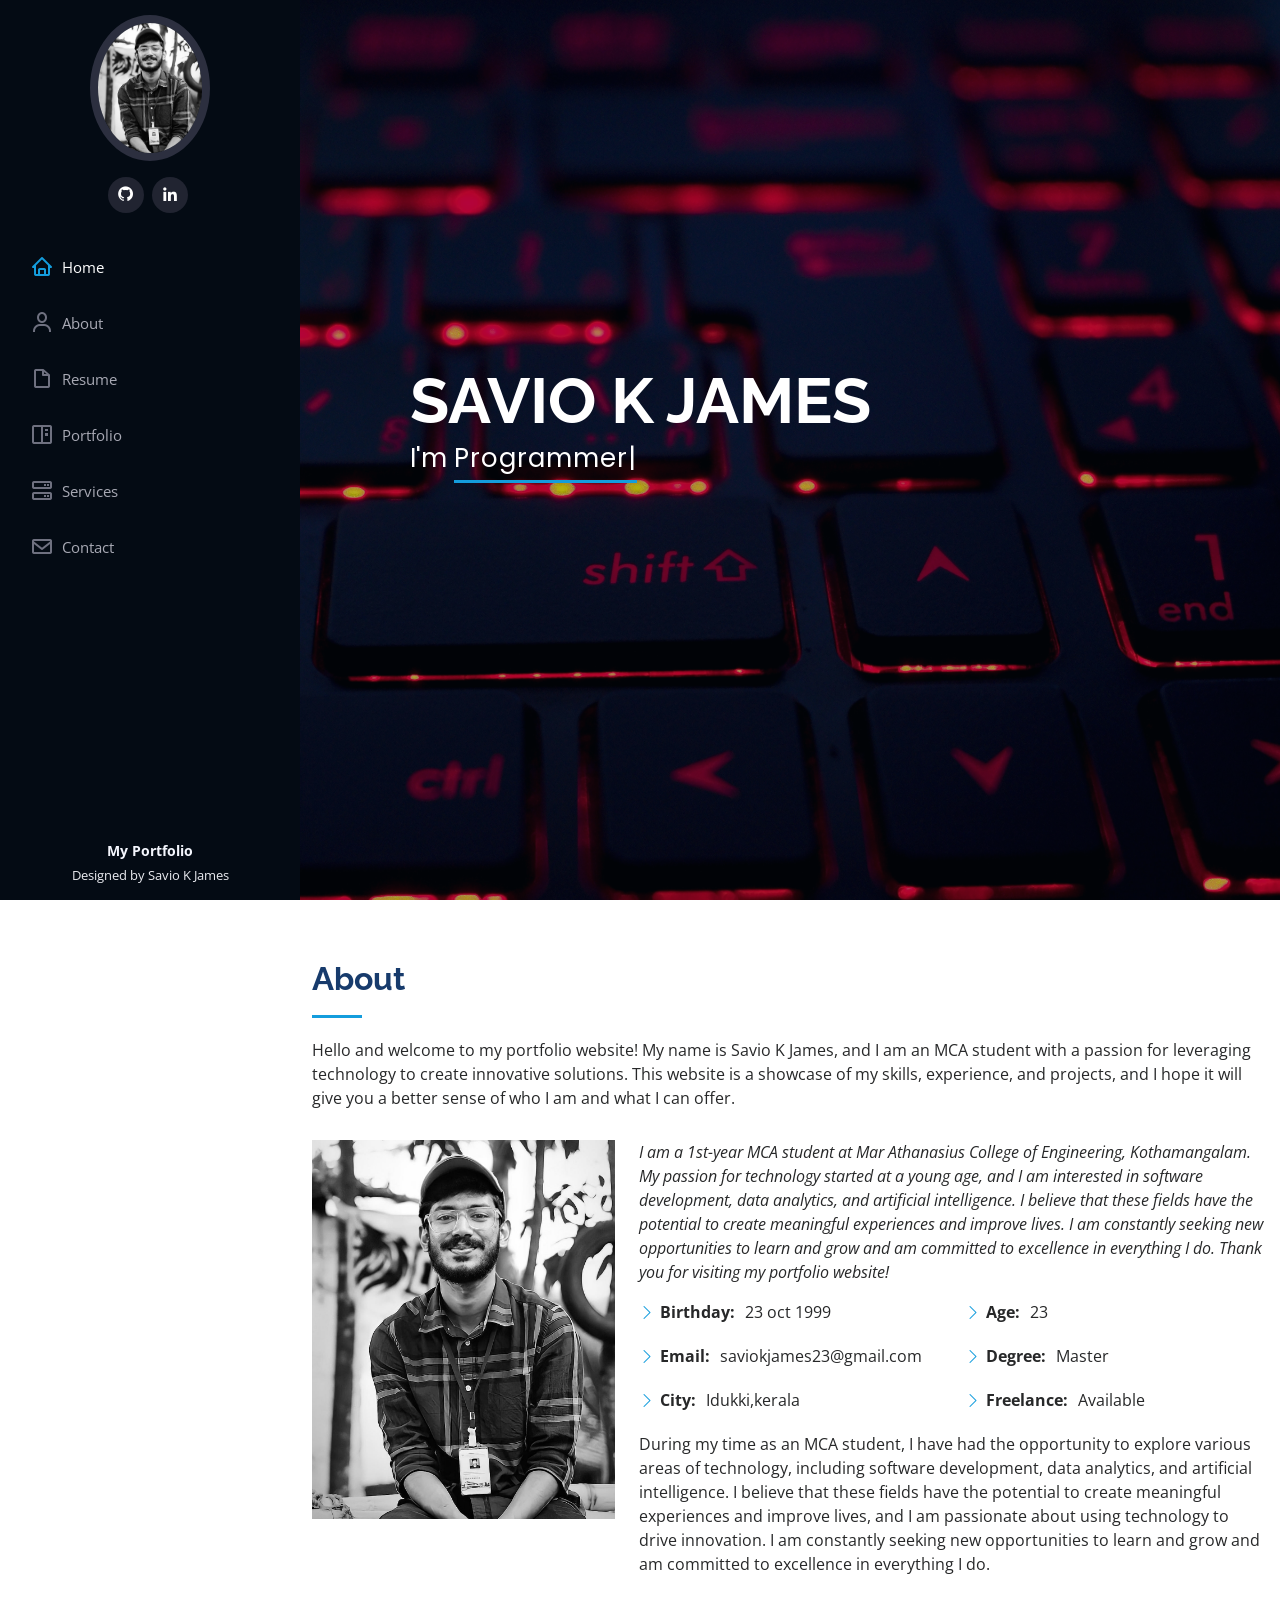
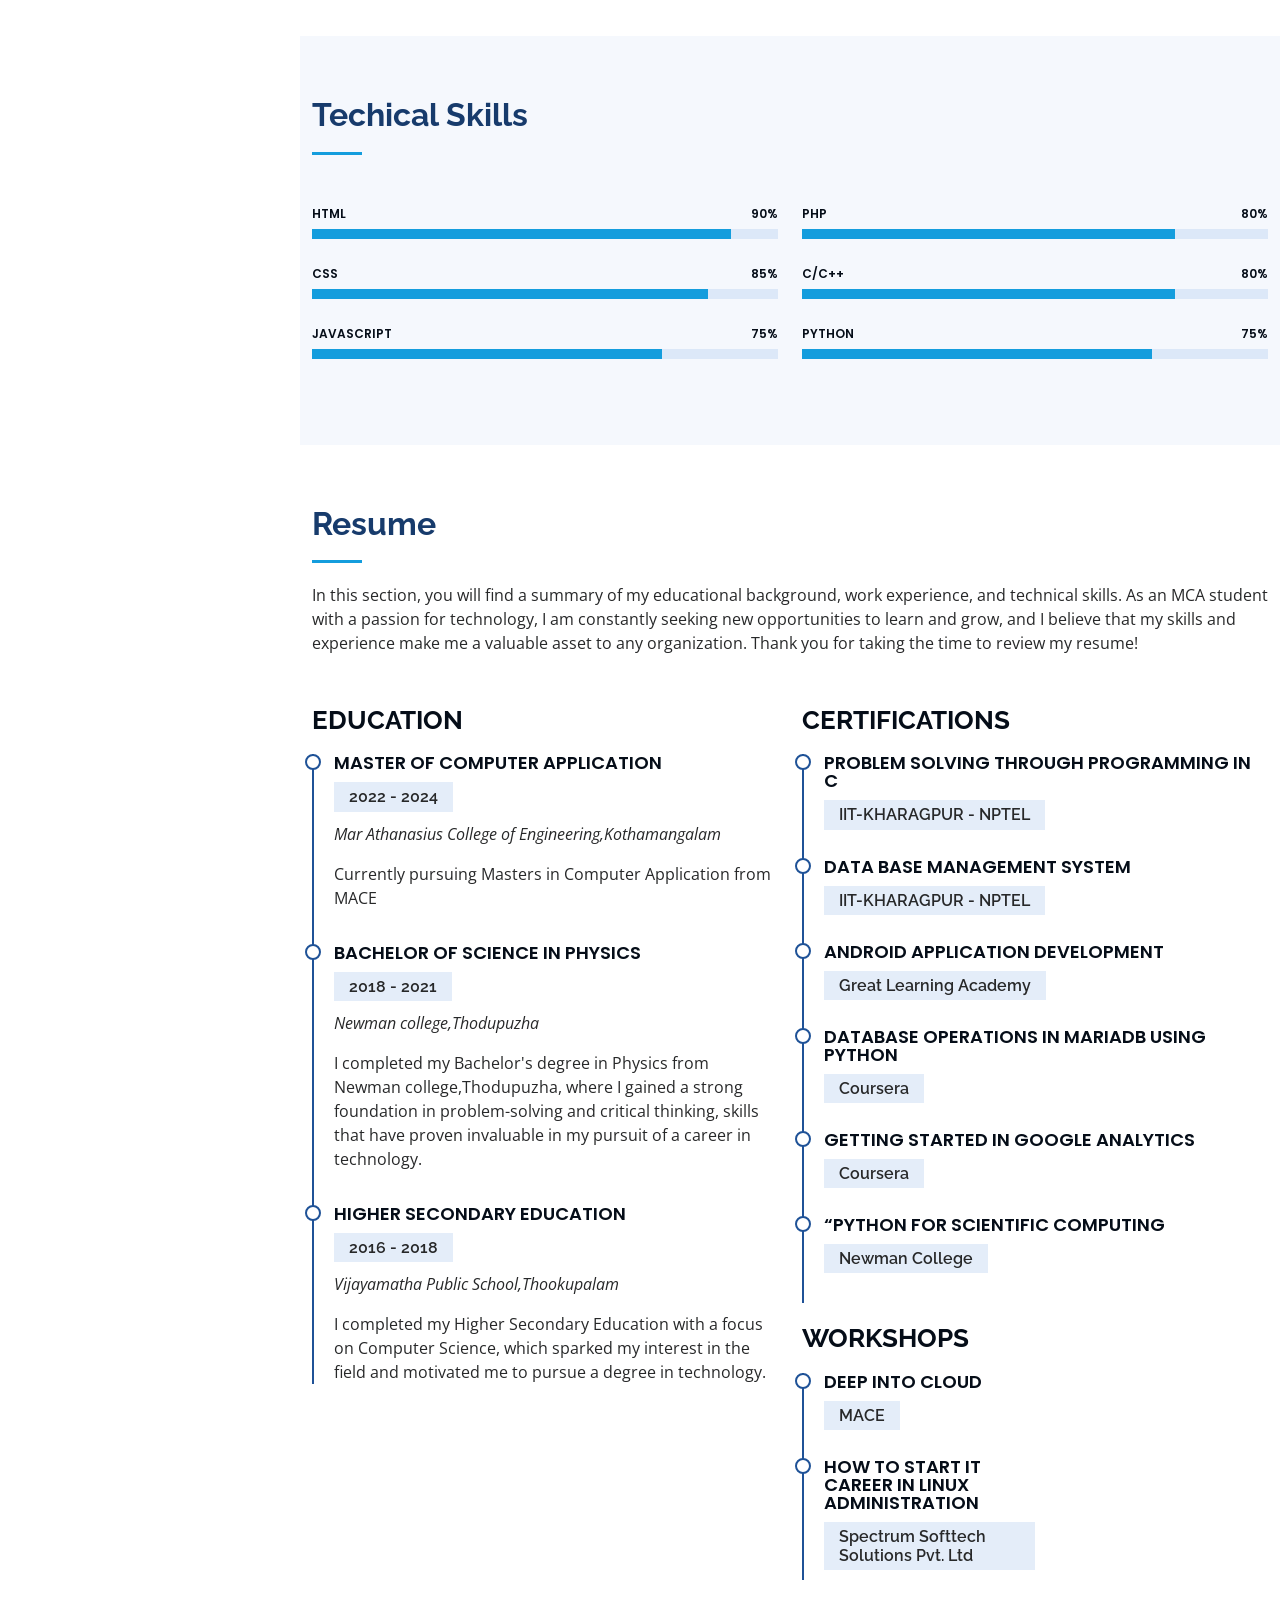
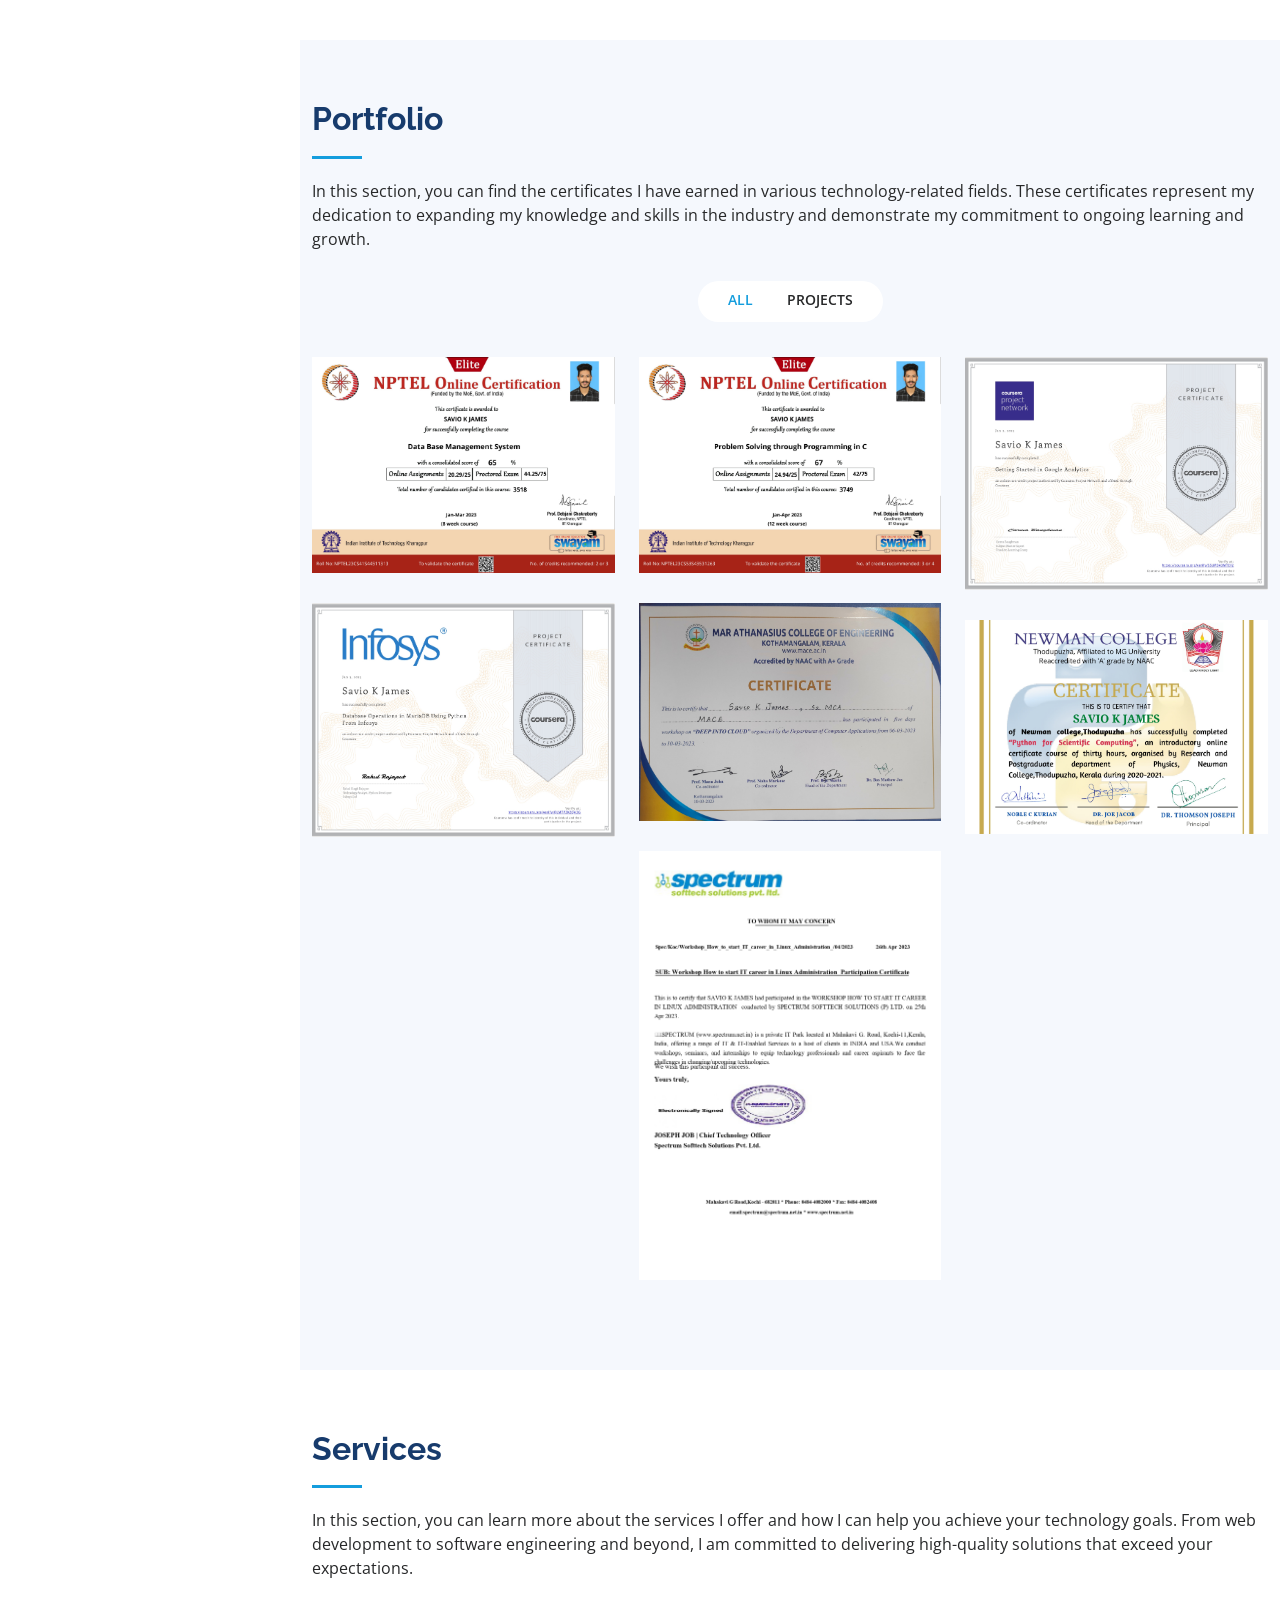
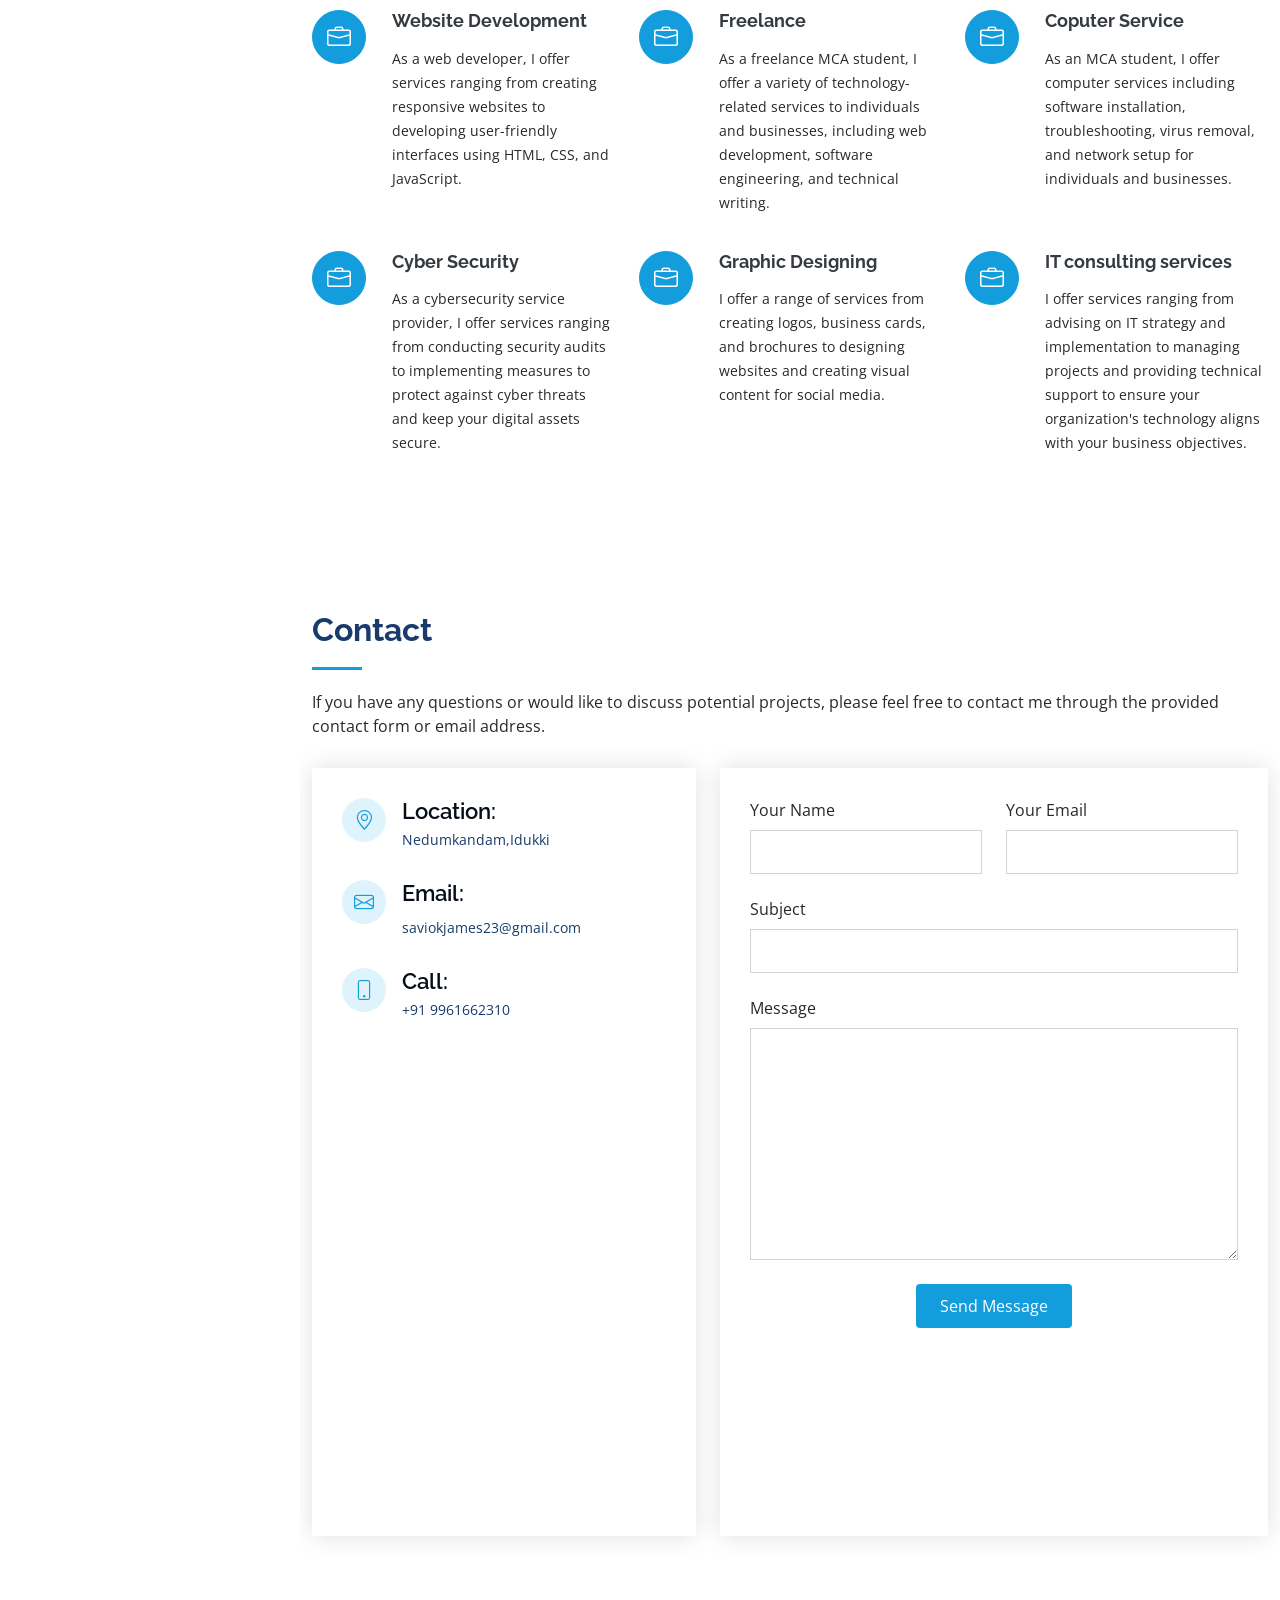
==== commit 5b8c7bbd: "inserted certification details and removed more details option" ====
--- a/index.html
+++ b/index.html
@@ -218,6 +218,11 @@
           <div class="col-lg-6" data-aos="fade-up" data-aos-delay="100">
             <h3 class="resume-title">CERTIFICATIONS</h3>
             <div class="resume-item">
+              <h4>Problem Solving Through Programming In C</h4>
+              <h5>IIT-KHARAGPUR - NPTEL</h5>
+            </div>
+           
+            <div class="resume-item">
               <h4>Data Base Management System</h4>
               <h5>IIT-KHARAGPUR - NPTEL</h5>
              
@@ -281,7 +286,7 @@
               <img src="assets/img/portfolio/portfolio-1.jpg" class="img-fluid" alt="">
               <div class="portfolio-links">
                 <a href="assets/img/portfolio/portfolio-1.jpg" data-gallery="portfolioGallery" class="portfolio-lightbox" title="App 1"><i class="bx bx-plus"></i></a>
-                <a href="portfolio-details.html" title="More Details"><i class="bx bx-link"></i></a>
+               
               </div>
             </div>
           </div>
@@ -291,7 +296,7 @@
               <img src="assets/img/portfolio/portfolio-2.jpg" class="img-fluid" alt="">
               <div class="portfolio-links">
                 <a href="assets/img/portfolio/portfolio-2.jpg" data-gallery="portfolioGallery" class="portfolio-lightbox" title="Web 3"><i class="bx bx-plus"></i></a>
-                <a href="portfolio-details.html" title="More Details"><i class="bx bx-link"></i></a>
+                
               </div>
             </div>
           </div>
@@ -301,7 +306,7 @@
               <img src="assets/img/portfolio/portfolio-3.jpg" class="img-fluid" alt="">
               <div class="portfolio-links">
                 <a href="assets/img/portfolio/portfolio-3.jpg" data-gallery="portfolioGallery" class="portfolio-lightbox" title="App 2"><i class="bx bx-plus"></i></a>
-                <a href="portfolio-details.html" title="More Details"><i class="bx bx-link"></i></a>
+                
               </div>
             </div>
           </div>
@@ -311,7 +316,7 @@
               <img src="assets/img/portfolio/portfolio-4.jpg" class="img-fluid" alt="">
               <div class="portfolio-links">
                 <a href="assets/img/portfolio/portfolio-4.jpg" data-gallery="portfolioGallery" class="portfolio-lightbox" title="Card 2"><i class="bx bx-plus"></i></a>
-                <a href="portfolio-details.html" title="More Details"><i class="bx bx-link"></i></a>
+                
               </div>
             </div>
           </div>
@@ -321,7 +326,7 @@
               <img src="assets/img/portfolio/portfolio-5.jpg" class="img-fluid" alt="">
               <div class="portfolio-links">
                 <a href="assets/img/portfolio/portfolio-5.jpg" data-gallery="portfolioGallery" class="portfolio-lightbox" title="Web 2"><i class="bx bx-plus"></i></a>
-                <a href="portfolio-details.html" title="More Details"><i class="bx bx-link"></i></a>
+                
               </div>
             </div>
           </div>
@@ -331,7 +336,7 @@
               <img src="assets/img/portfolio/portfolio-6.jpg" class="img-fluid" alt="">
               <div class="portfolio-links">
                 <a href="assets/img/portfolio/portfolio-6.jpg" data-gallery="portfolioGallery" class="portfolio-lightbox" title="App 3"><i class="bx bx-plus"></i></a>
-                <a href="portfolio-details.html" title="More Details"><i class="bx bx-link"></i></a>
+                
               </div>
             </div>
           </div>
@@ -341,7 +346,7 @@
               <img src="assets/img/portfolio/portfolio-7.jpg" class="img-fluid" alt="">
               <div class="portfolio-links">
                 <a href="assets/img/portfolio/portfolio-7.jpg" data-gallery="portfolioGallery" class="portfolio-lightbox" title="Card 1"><i class="bx bx-plus"></i></a>
-                <a href="portfolio-details.html" title="More Details"><i class="bx bx-link"></i></a>
+                
               </div>
             </div>
           </div>
@@ -351,7 +356,7 @@
               <img src="assets/img/portfolio/portfolio-8.jpg" class="img-fluid" alt="">
               <div class="portfolio-links">
                 <a href="assets/img/portfolio/portfolio-8.jpg" data-gallery="portfolioGallery" class="portfolio-lightbox" title="Card 3"><i class="bx bx-plus"></i></a>
-                <a href="portfolio-details.html" title="More Details"><i class="bx bx-link"></i></a>
+                
               </div>
             </div>
           </div>
@@ -361,7 +366,7 @@
               <img src="assets/img/portfolio/portfolio-9.jpg" class="img-fluid" alt="">
               <div class="portfolio-links">
                 <a href="assets/img/portfolio/portfolio-9.jpg" data-gallery="portfolioGallery" class="portfolio-lightbox" title="Web 3"><i class="bx bx-plus"></i></a>
-                <a href="portfolio-details.html" title="More Details"><i class="bx bx-link"></i></a>
+                
               </div>
             </div>
           </div>
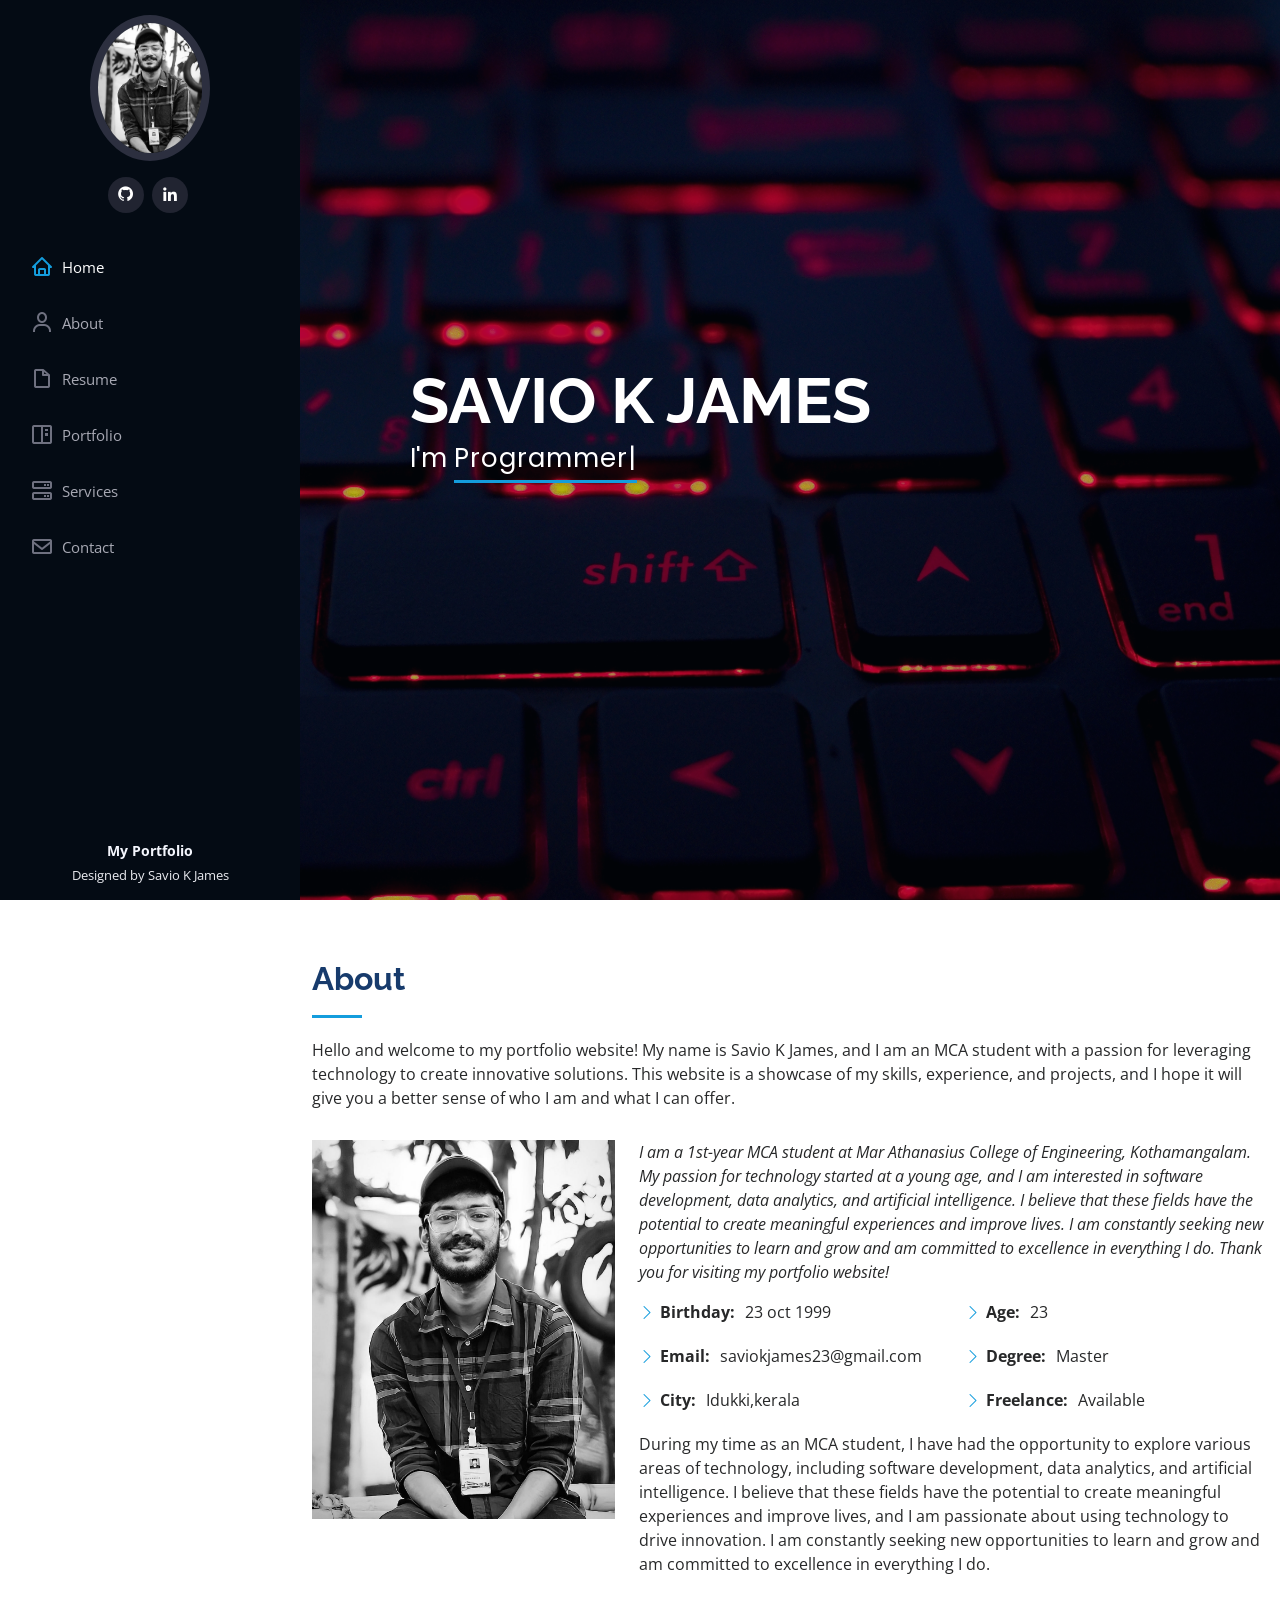
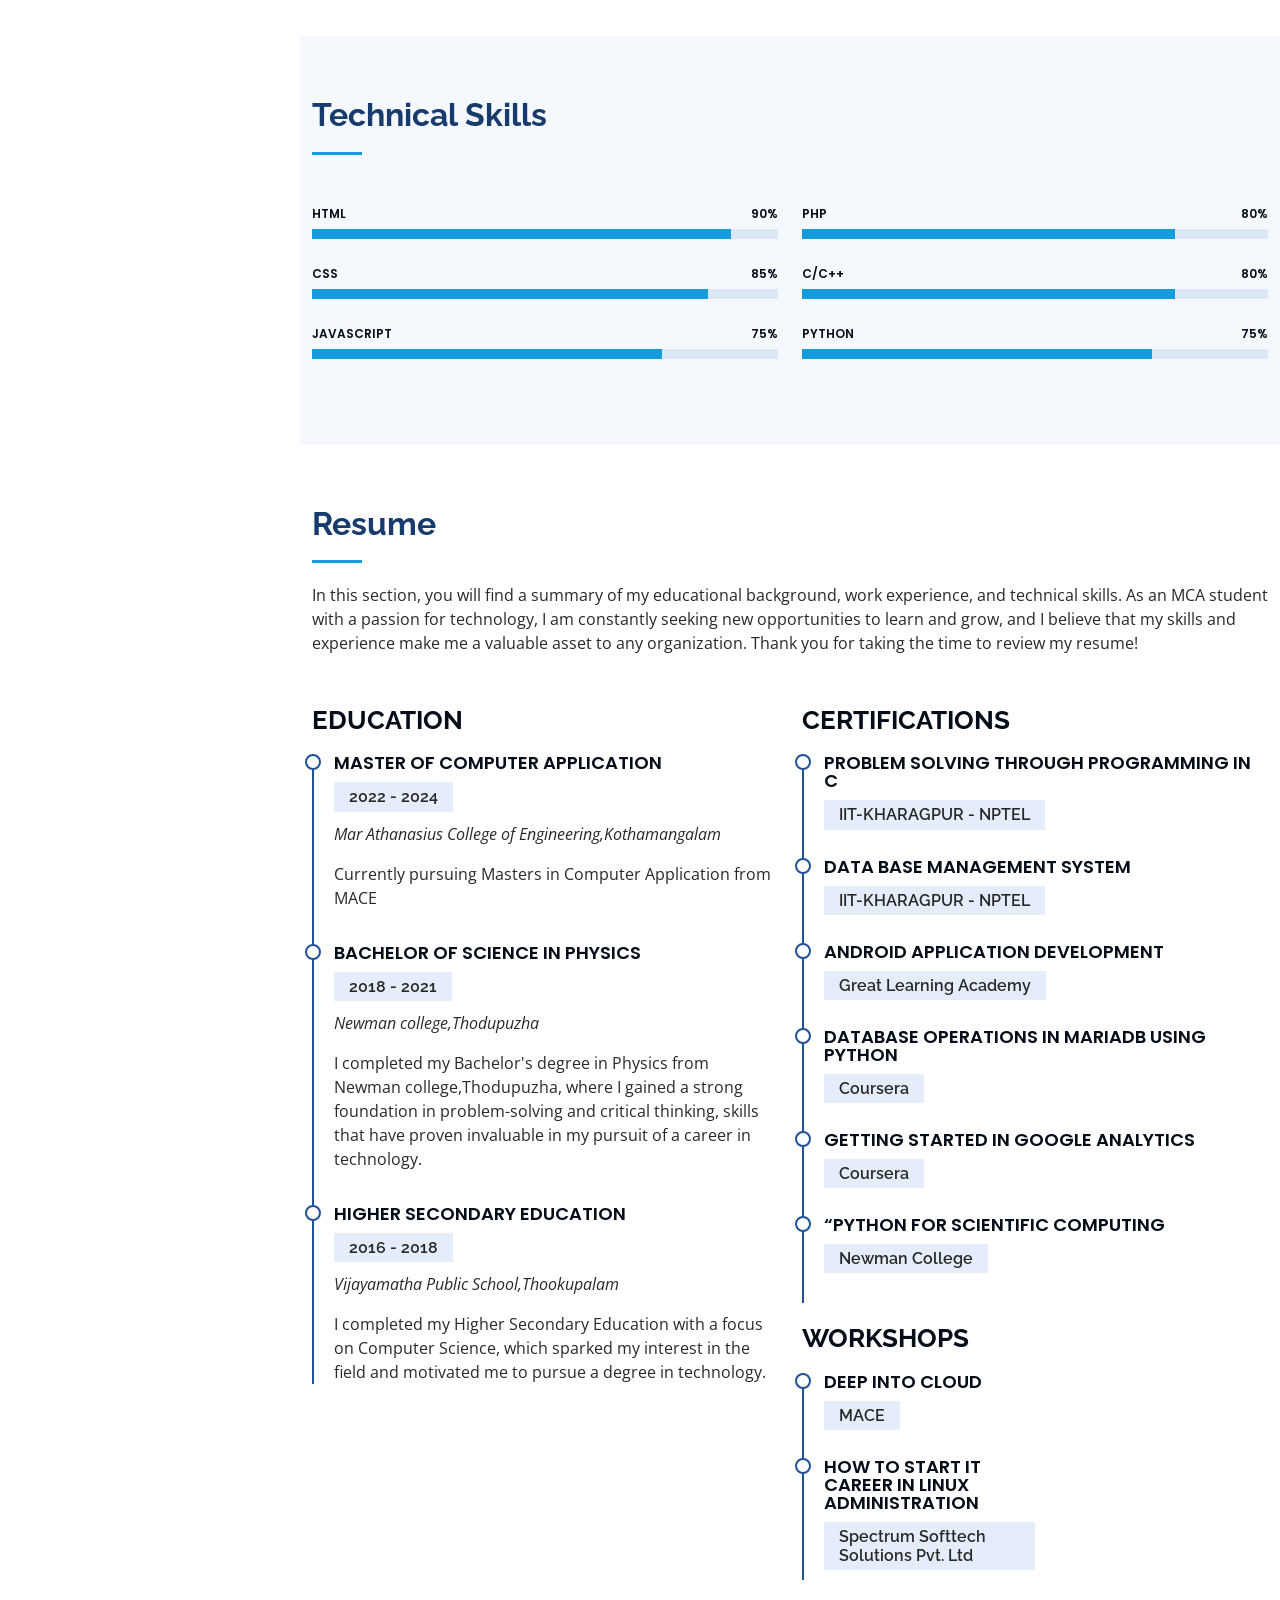
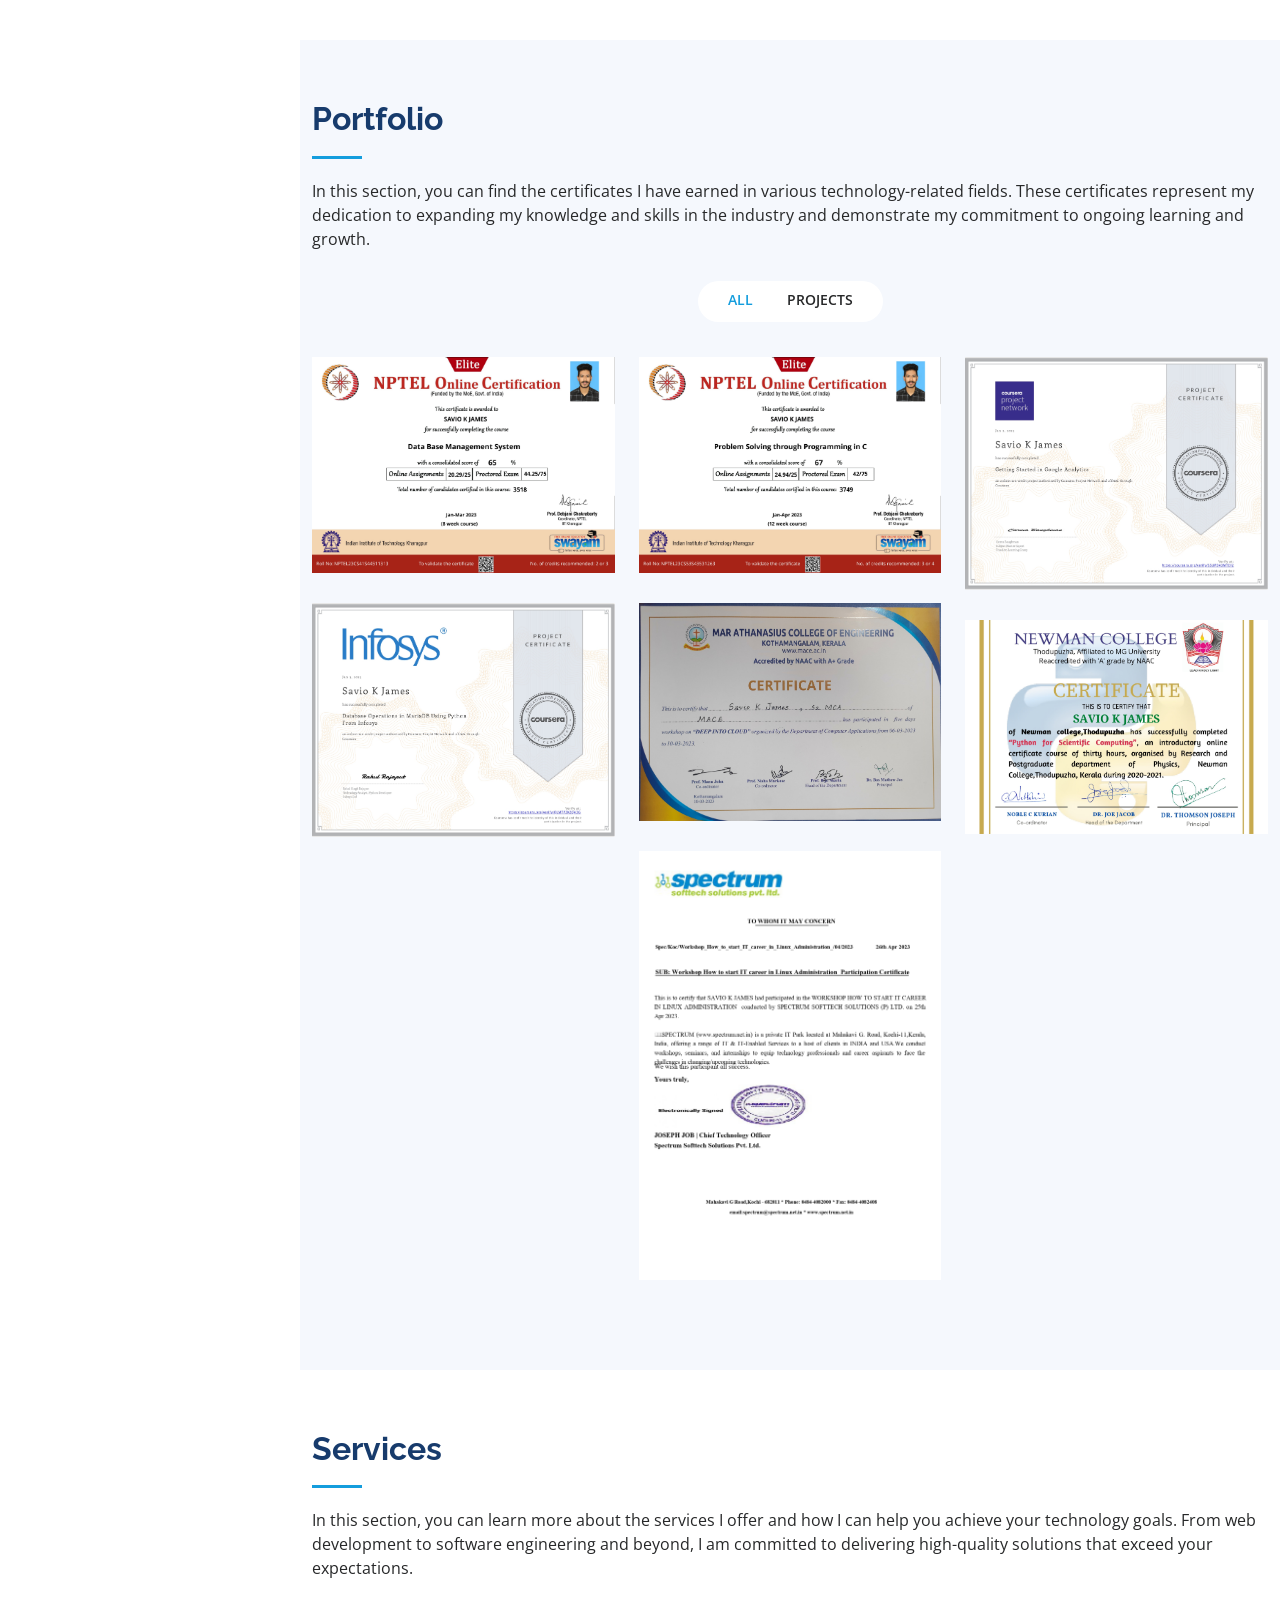
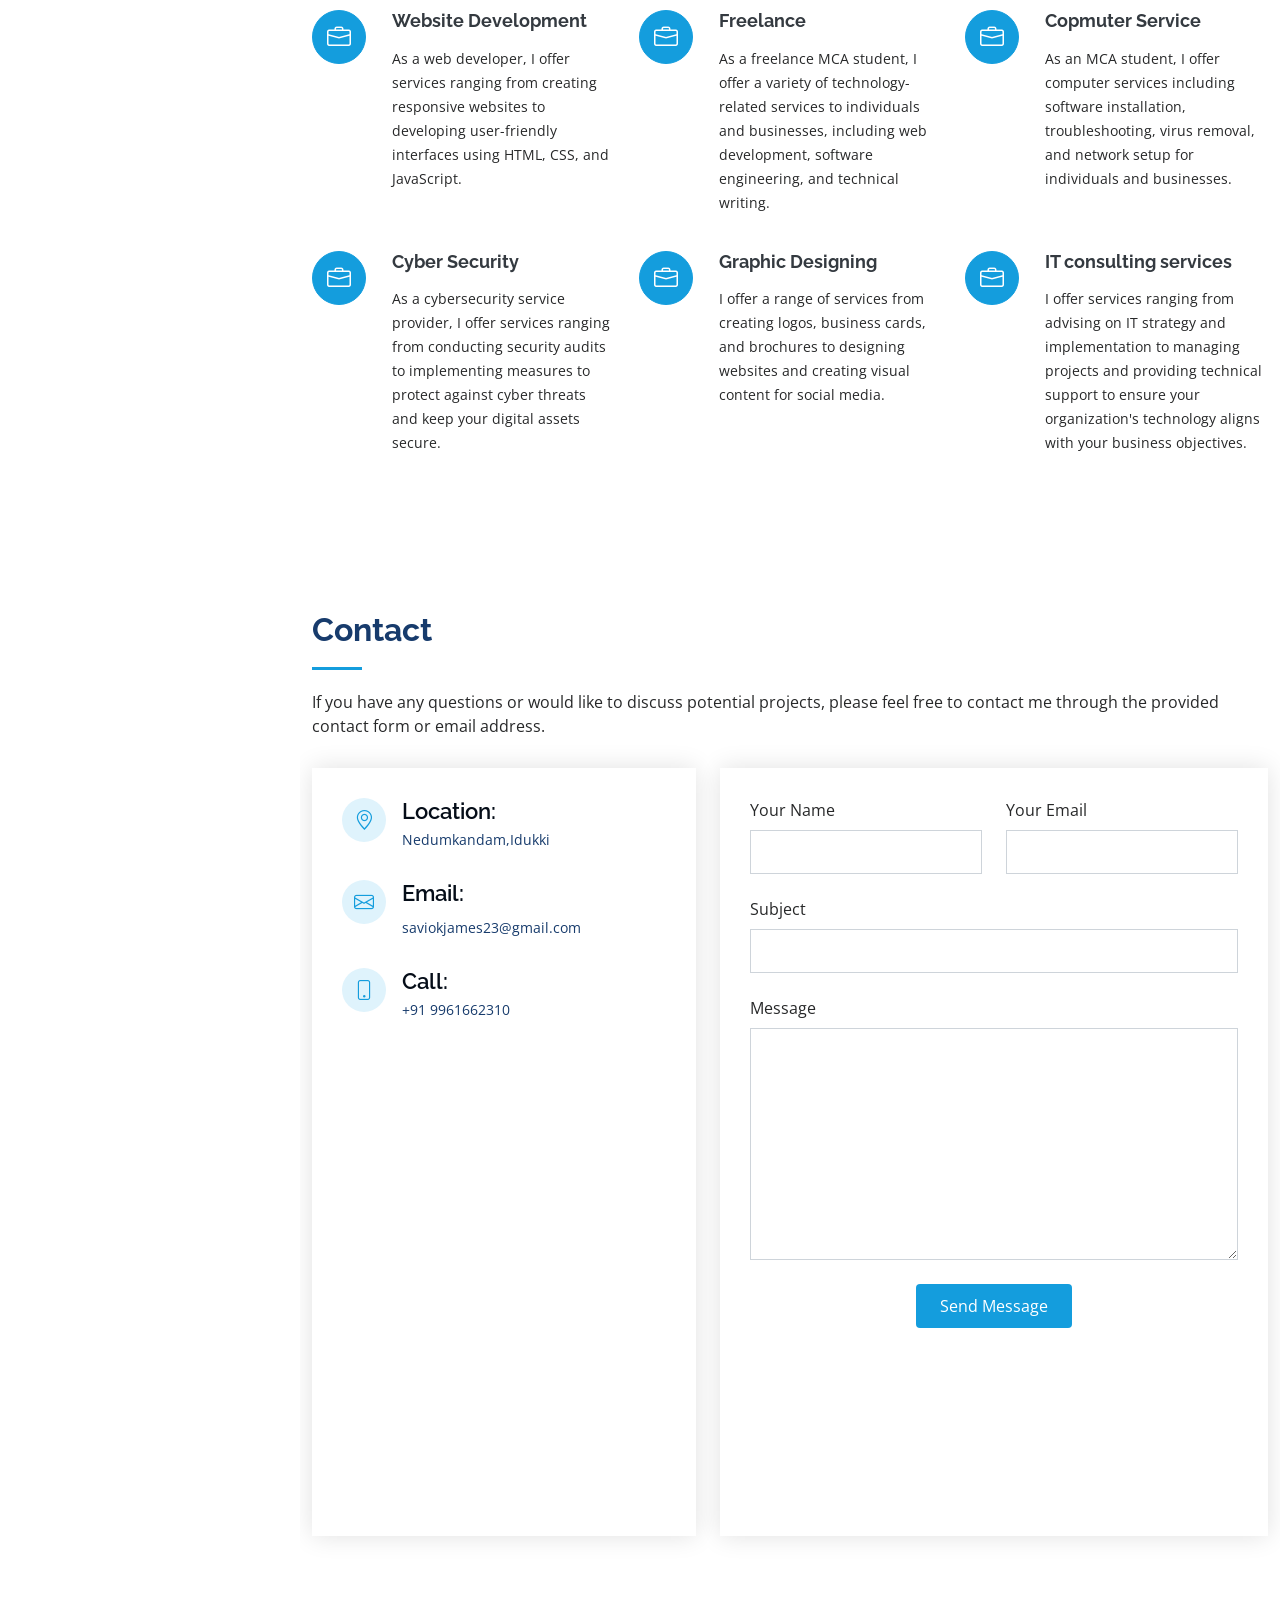
==== commit e5b6c241: "removed spell errors" ====
--- a/index.html
+++ b/index.html
@@ -120,7 +120,7 @@
       <div class="container">
 
         <div class="section-title">
-          <h2>Techical Skills</h2>
+          <h2>Technical Skills</h2>
           
         </div>
 
@@ -398,7 +398,7 @@
           </div>
           <div class="col-lg-4 col-md-6 icon-box" data-aos="fade-up" data-aos-delay="200">
             <div class="icon"><i class="bi bi-briefcase"></i></div>
-            <h4 class="title"><a href="">Coputer Service</a></h4>
+            <h4 class="title"><a href="">Copmuter Service</a></h4>
             <p class="description">As an MCA student, I offer computer services including software installation, troubleshooting, virus removal, and network setup for individuals and businesses.</p>
           </div>
           <div class="col-lg-4 col-md-6 icon-box" data-aos="fade-up" data-aos-delay="300">
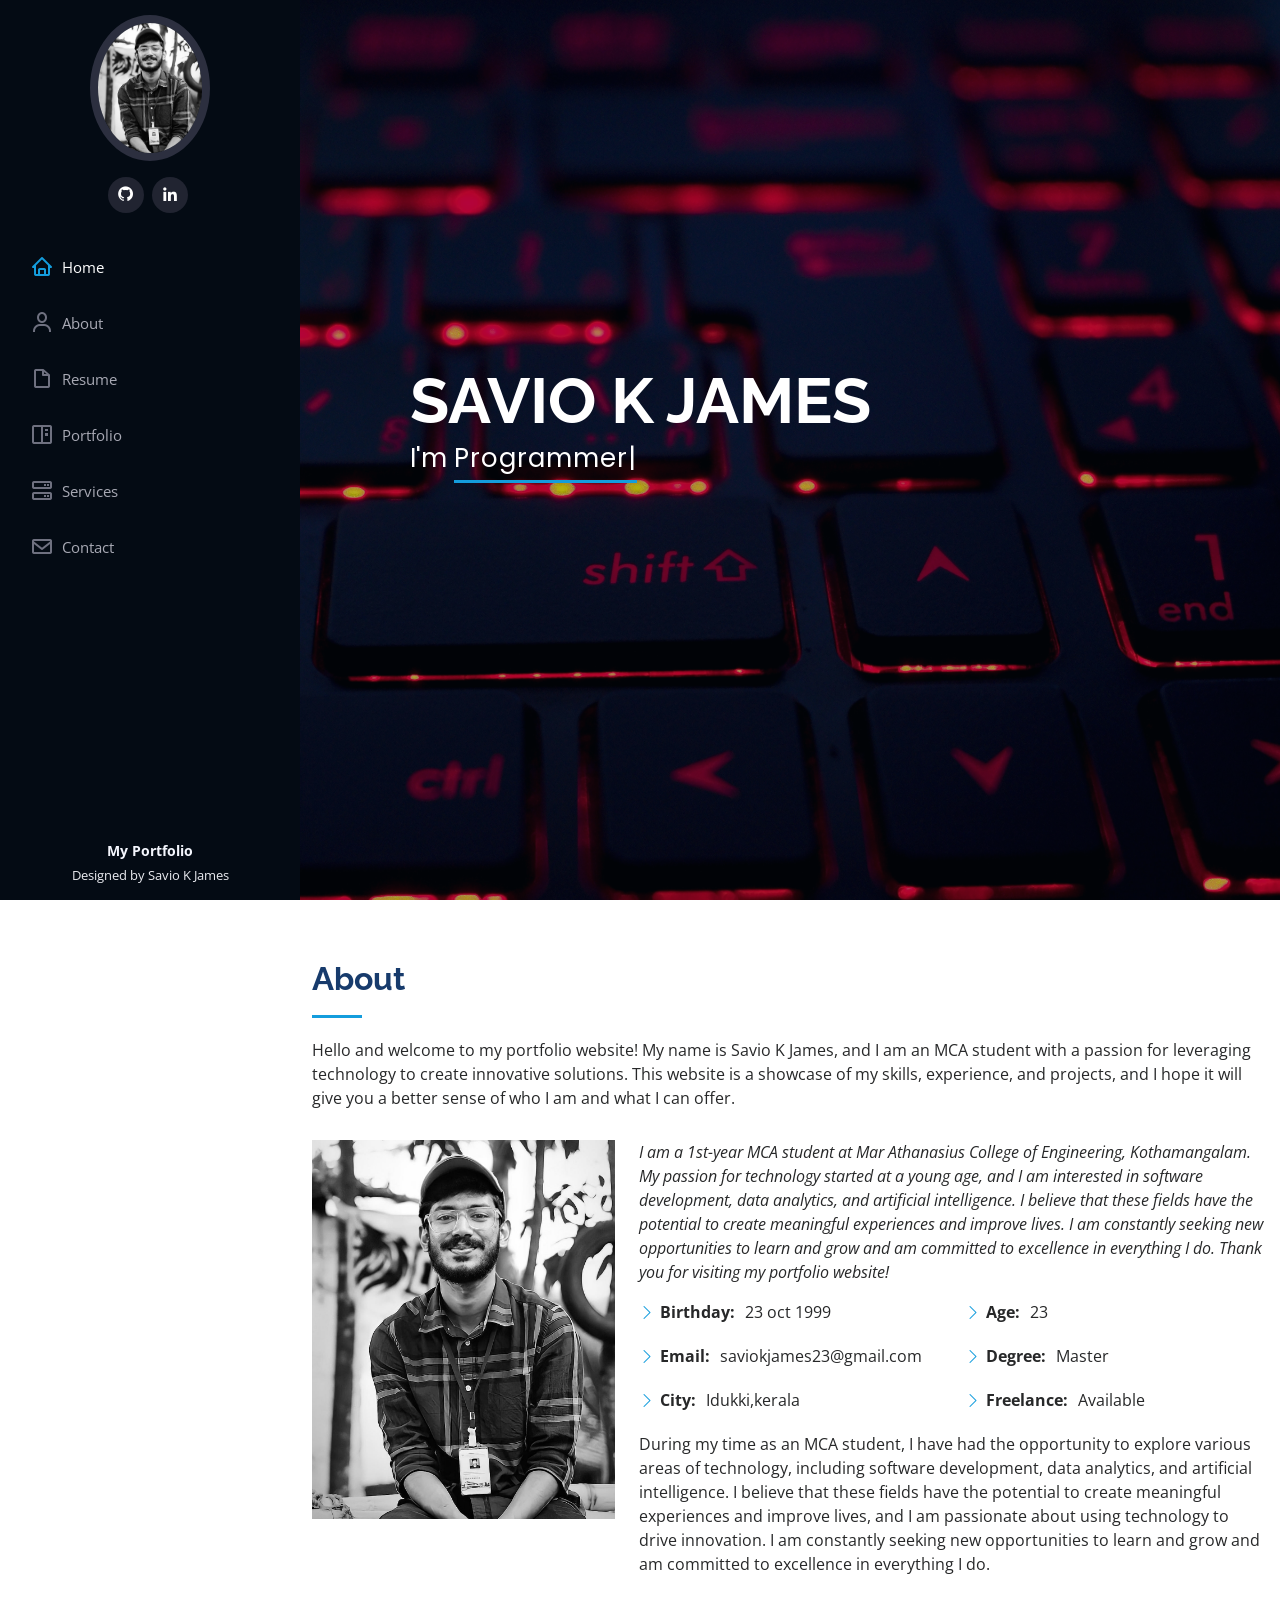
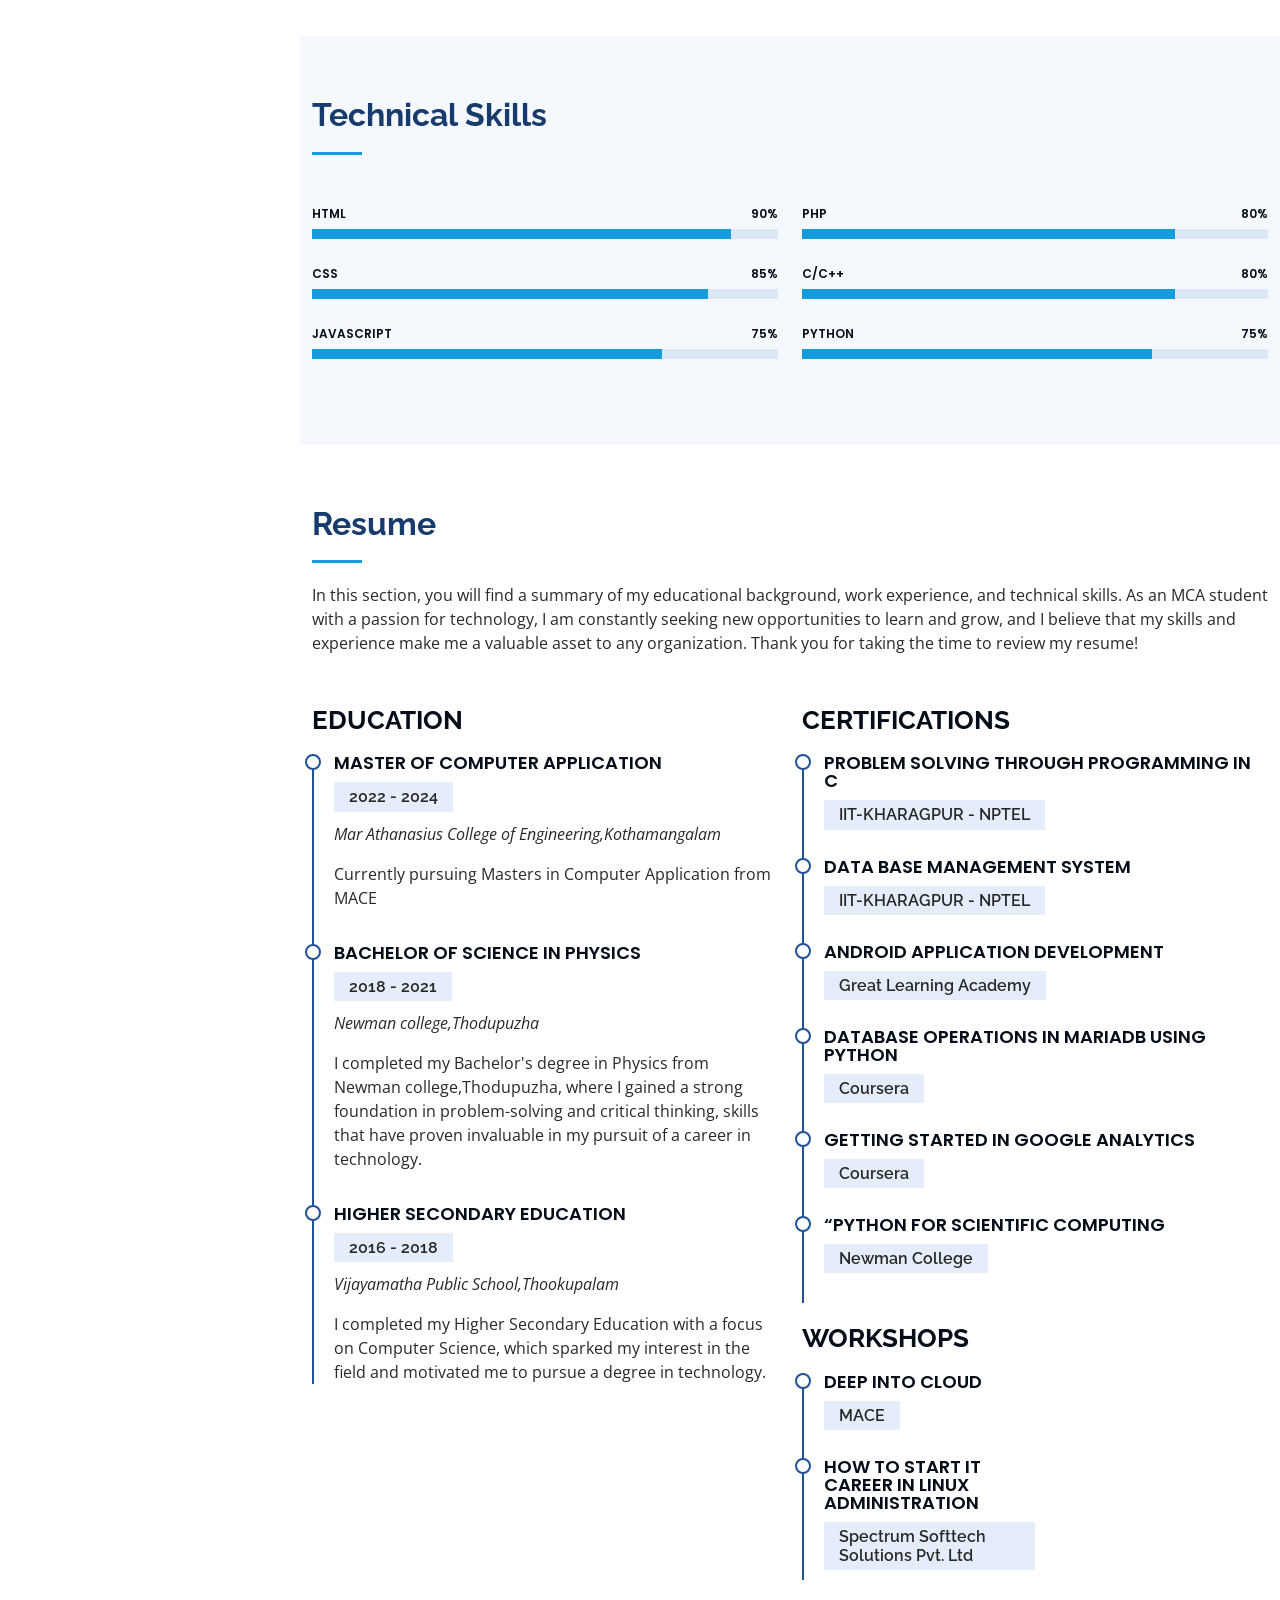
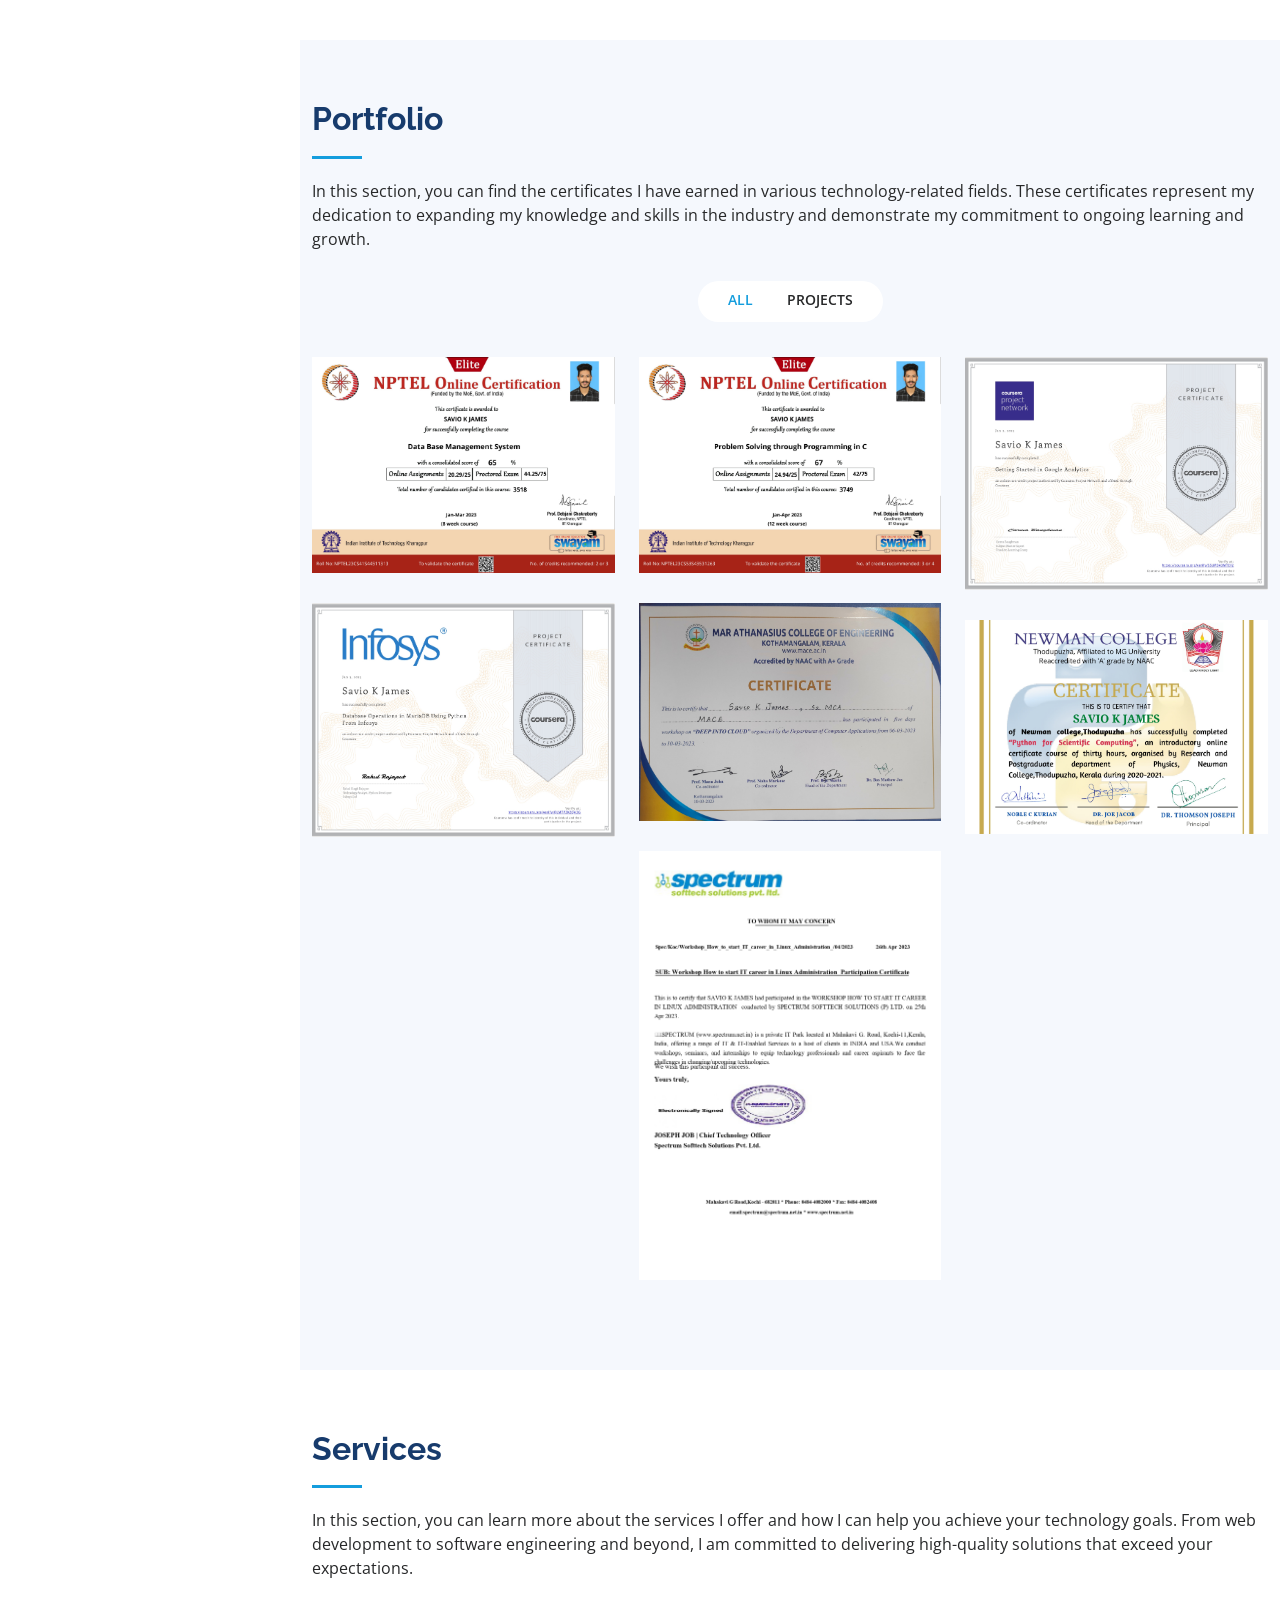
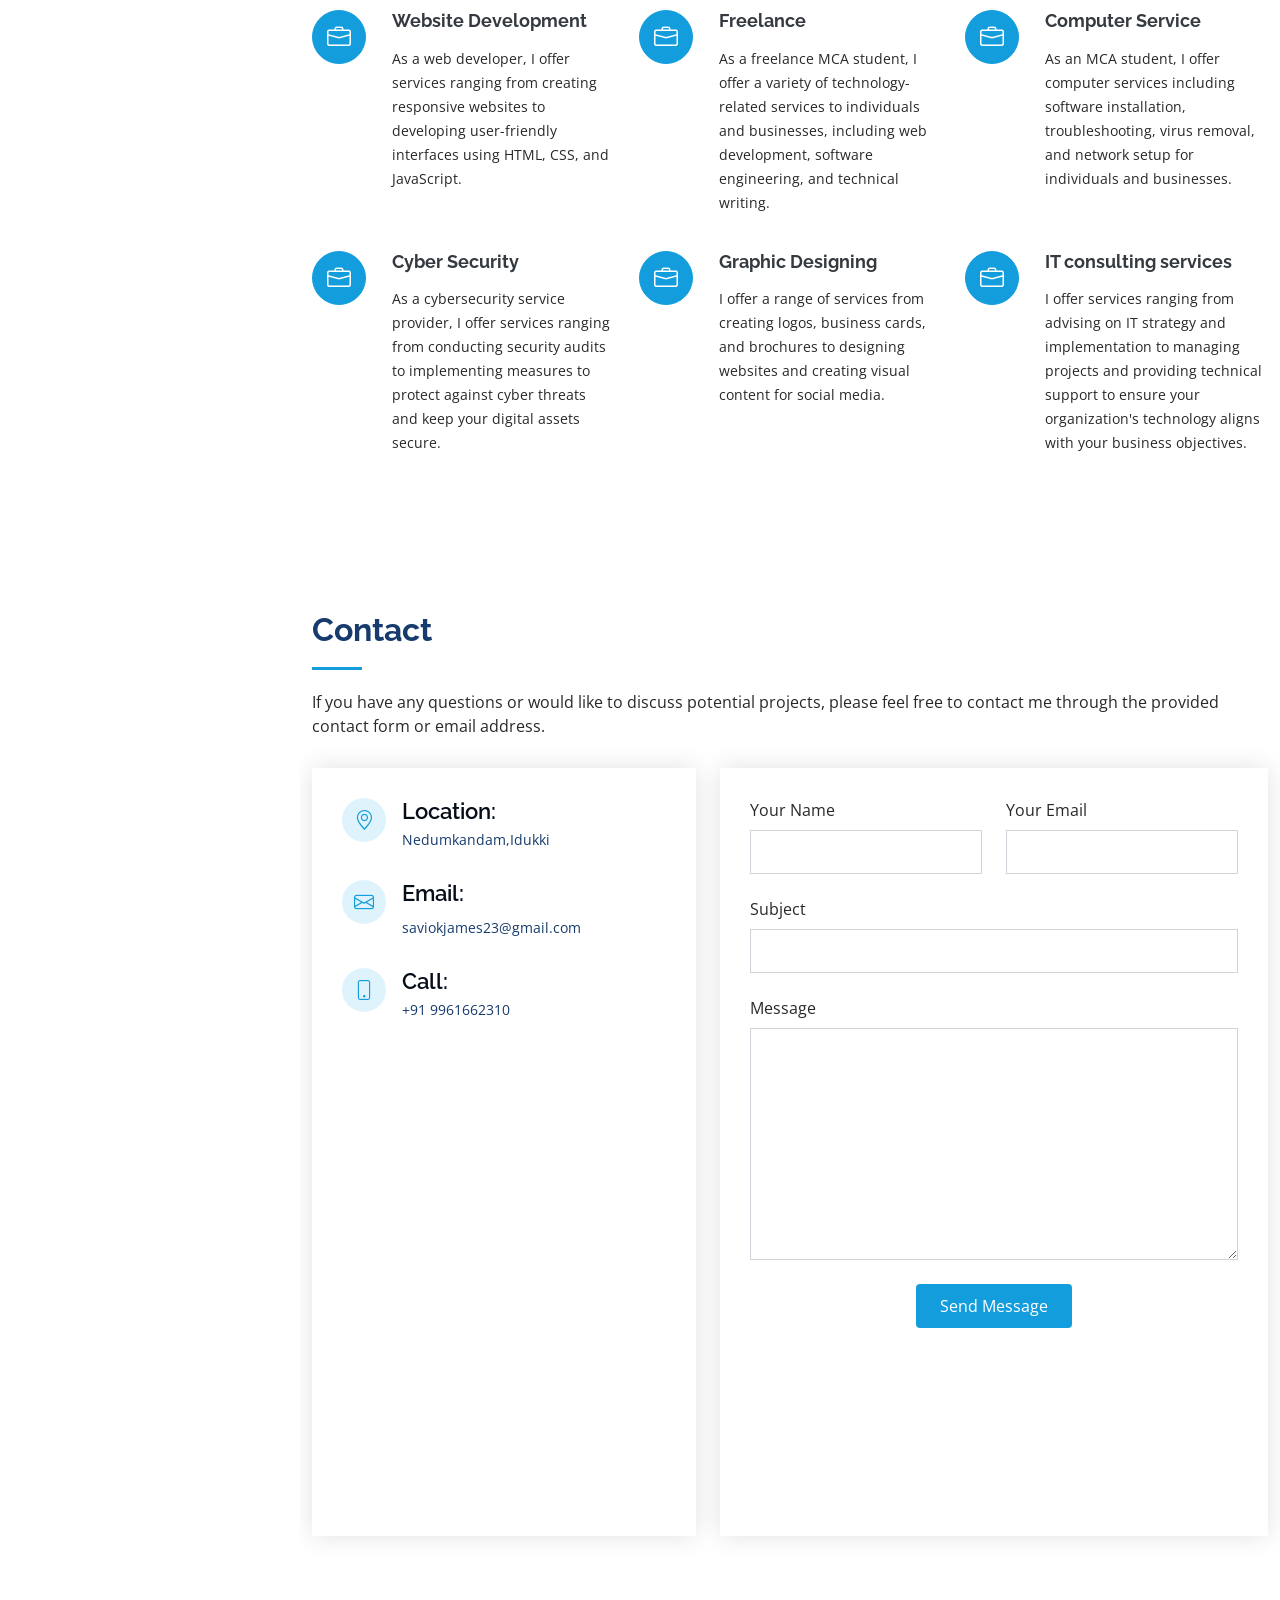
==== commit 62db9191: "spell" ====
--- a/index.html
+++ b/index.html
@@ -398,7 +398,7 @@
           </div>
           <div class="col-lg-4 col-md-6 icon-box" data-aos="fade-up" data-aos-delay="200">
             <div class="icon"><i class="bi bi-briefcase"></i></div>
-            <h4 class="title"><a href="">Copmuter Service</a></h4>
+            <h4 class="title"><a href="">Computer Service</a></h4>
             <p class="description">As an MCA student, I offer computer services including software installation, troubleshooting, virus removal, and network setup for individuals and businesses.</p>
           </div>
           <div class="col-lg-4 col-md-6 icon-box" data-aos="fade-up" data-aos-delay="300">
